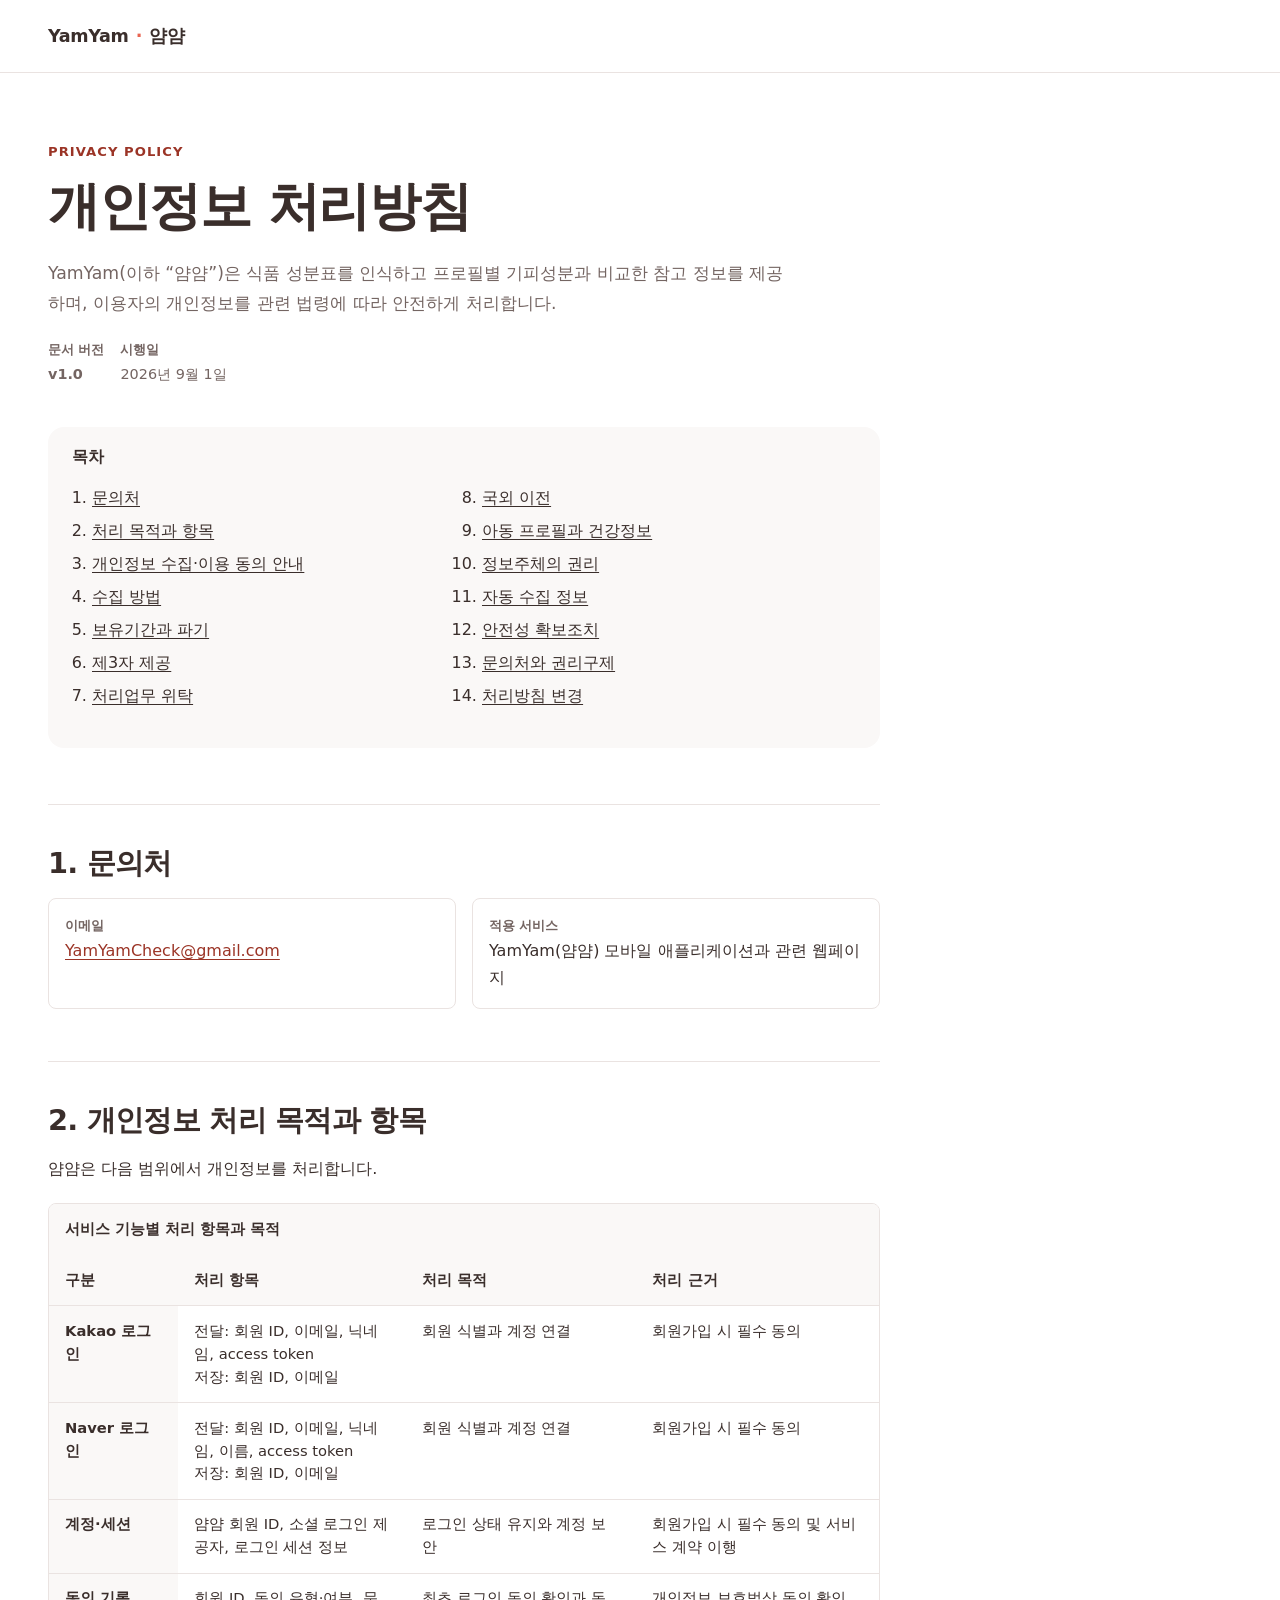
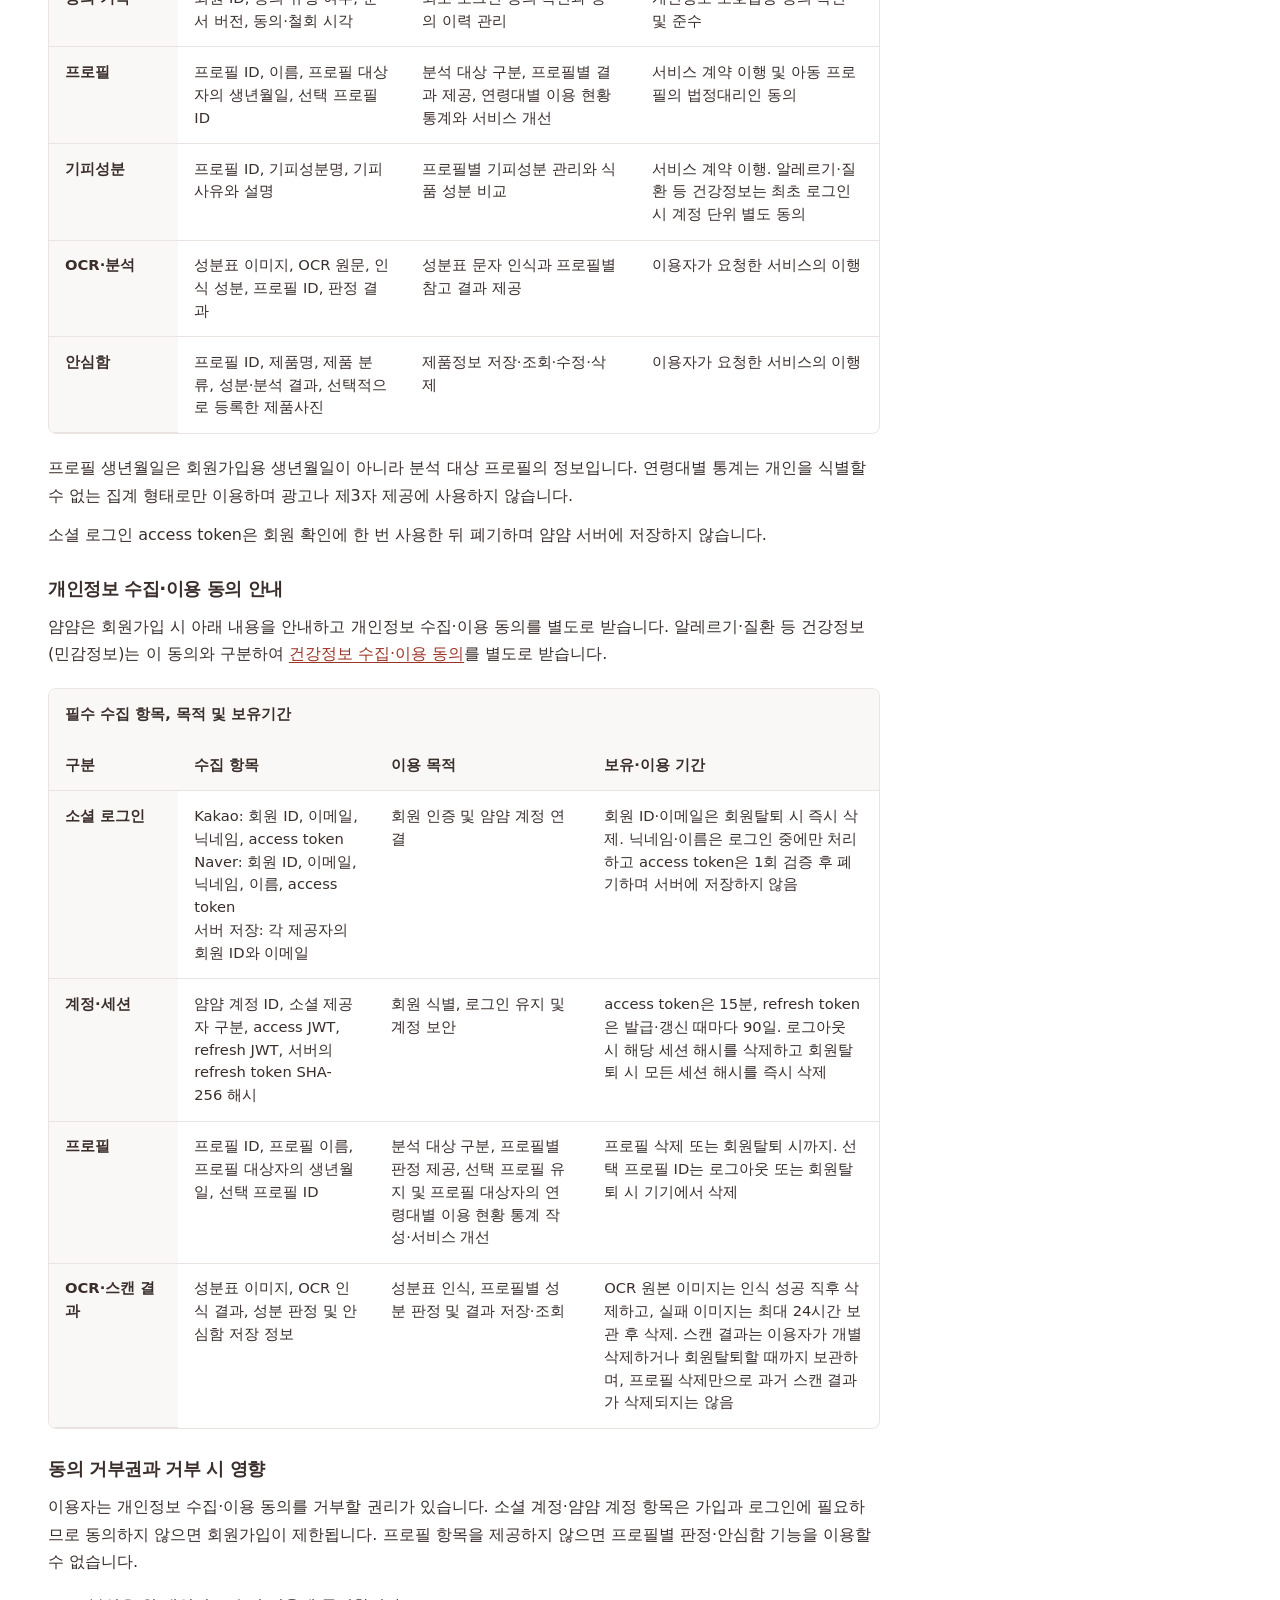
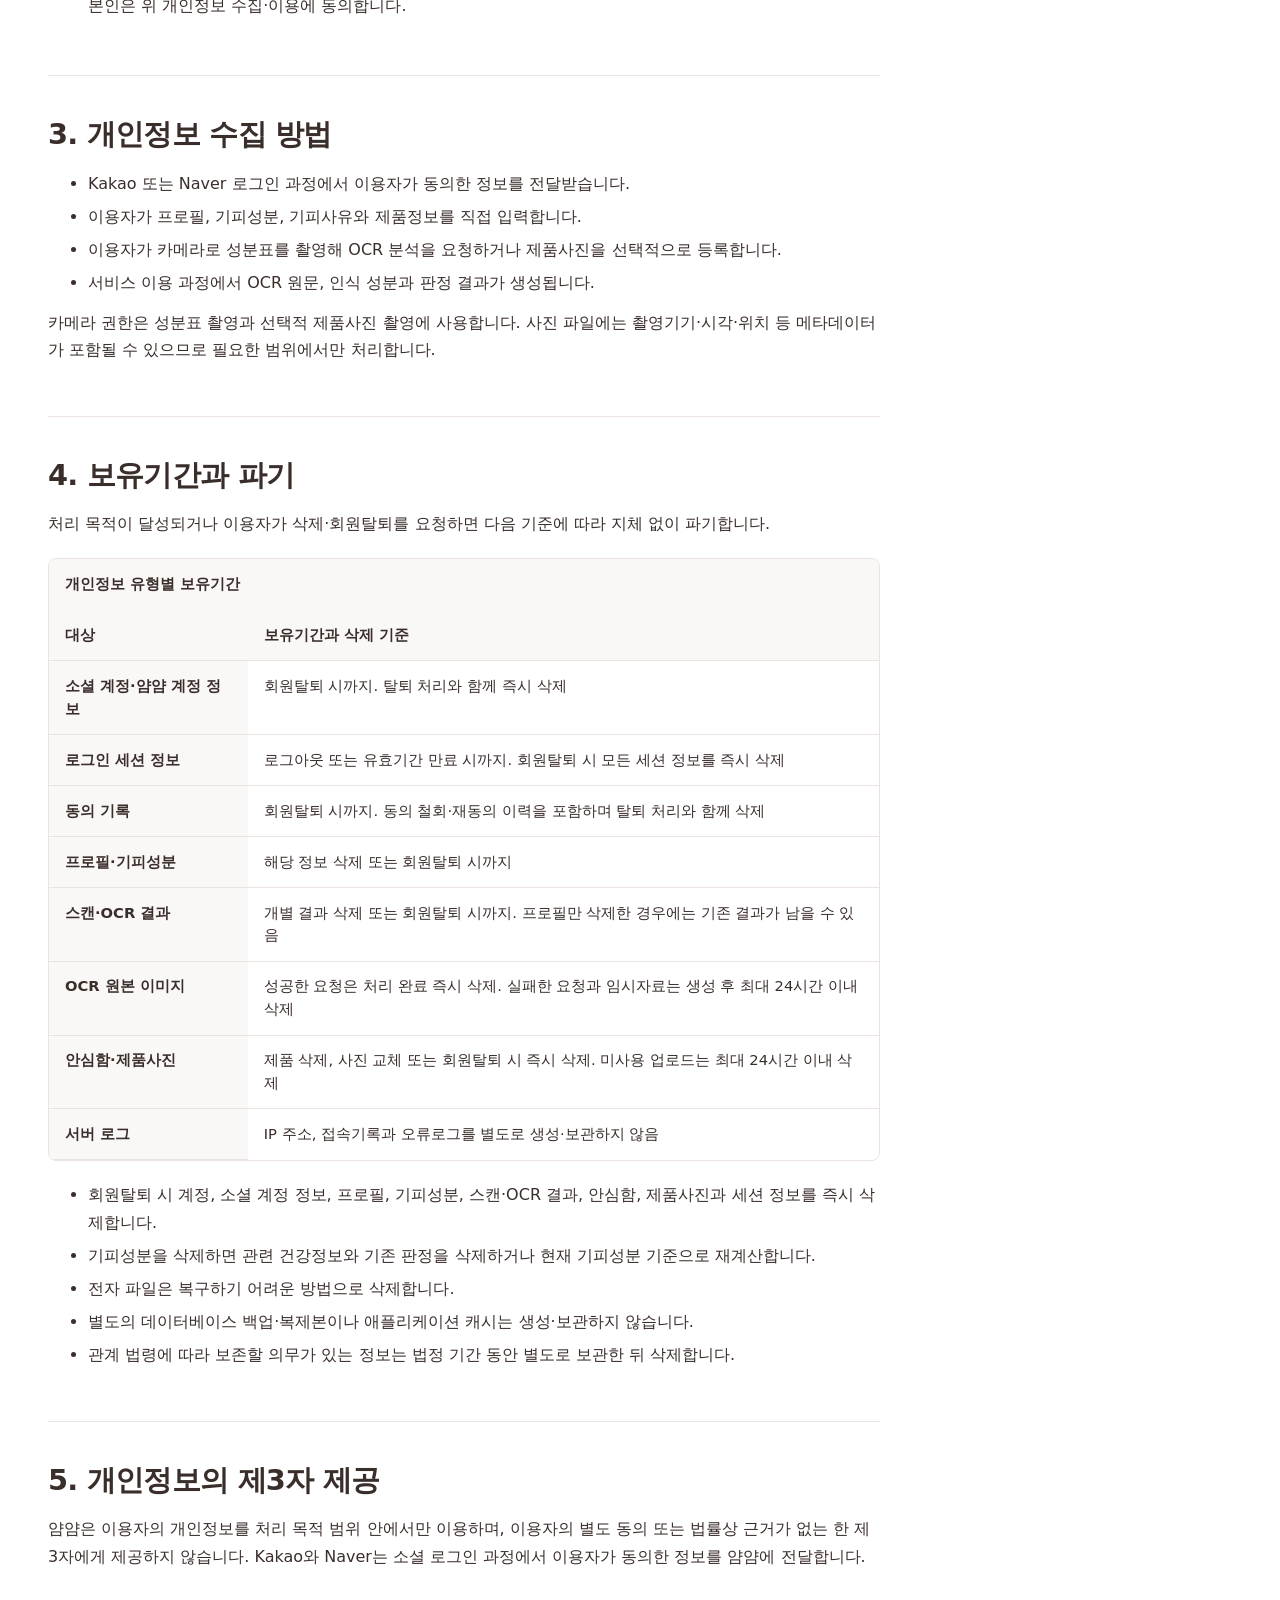
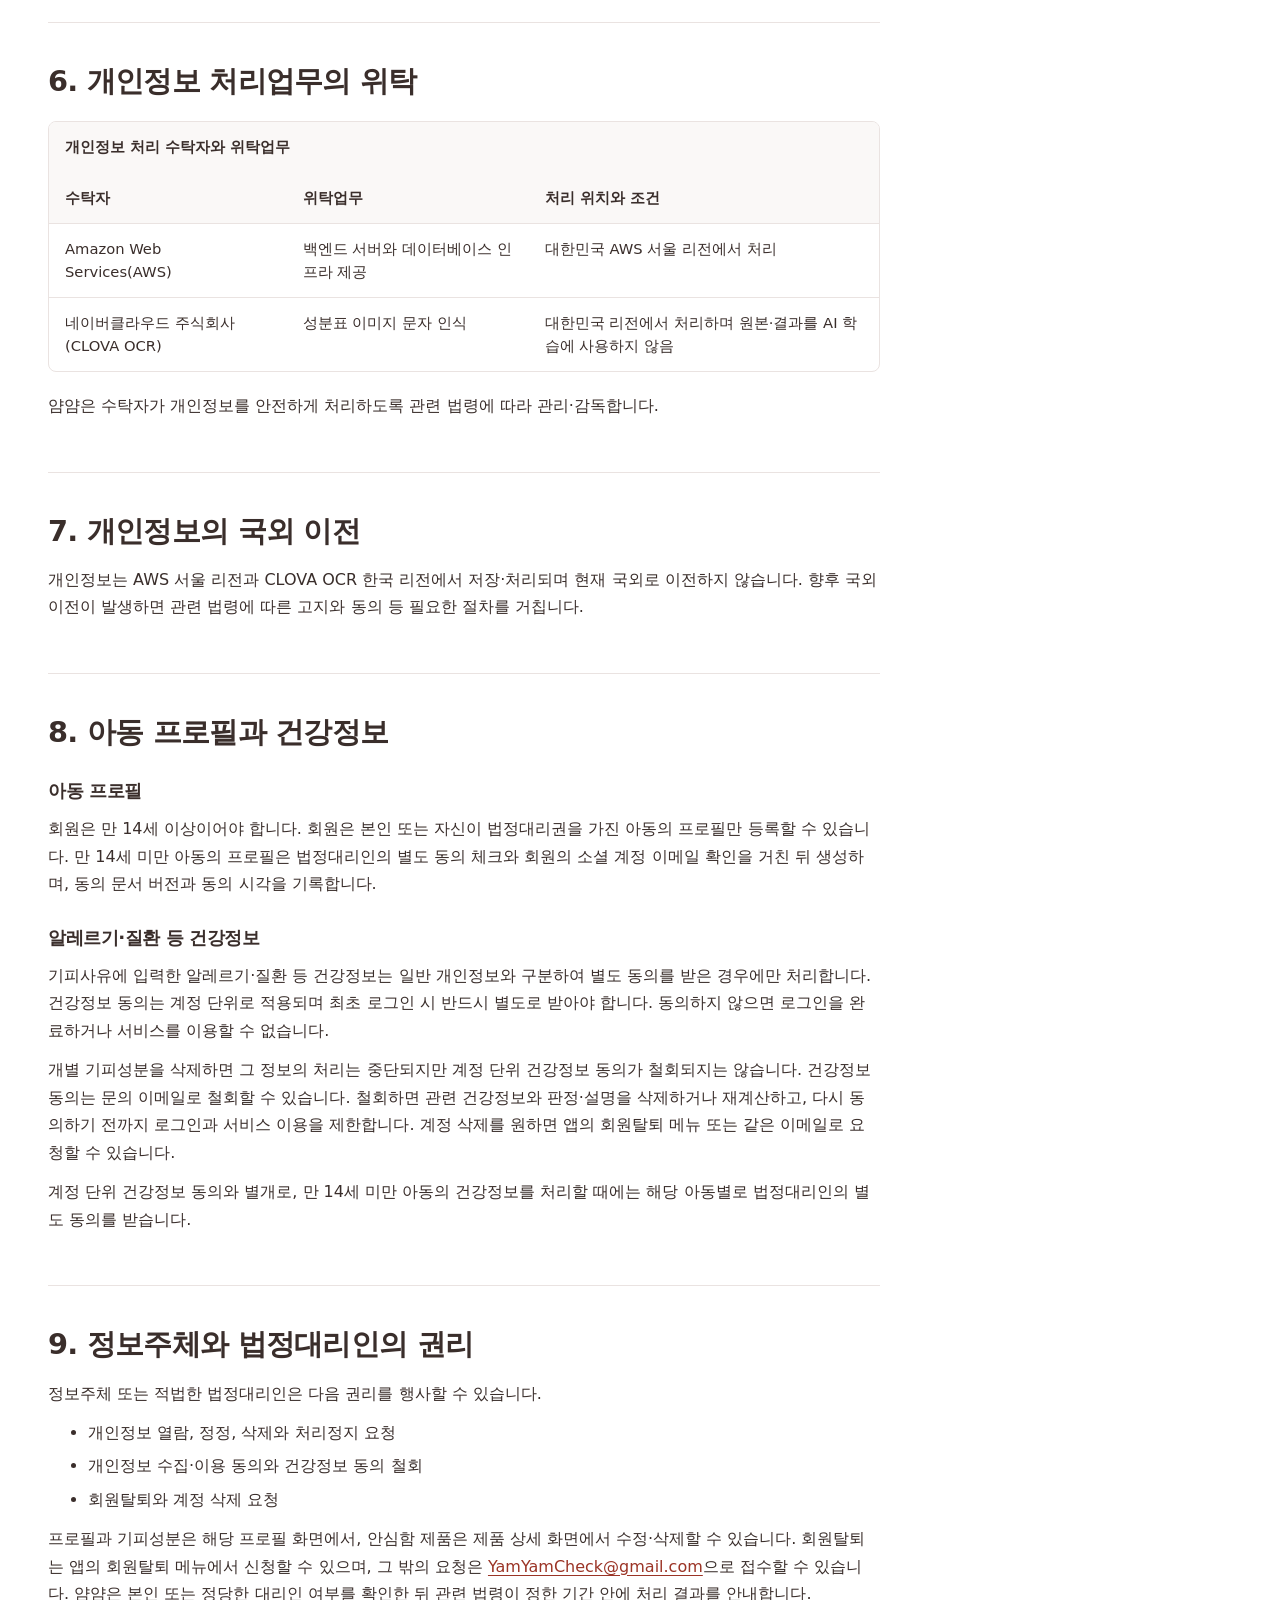
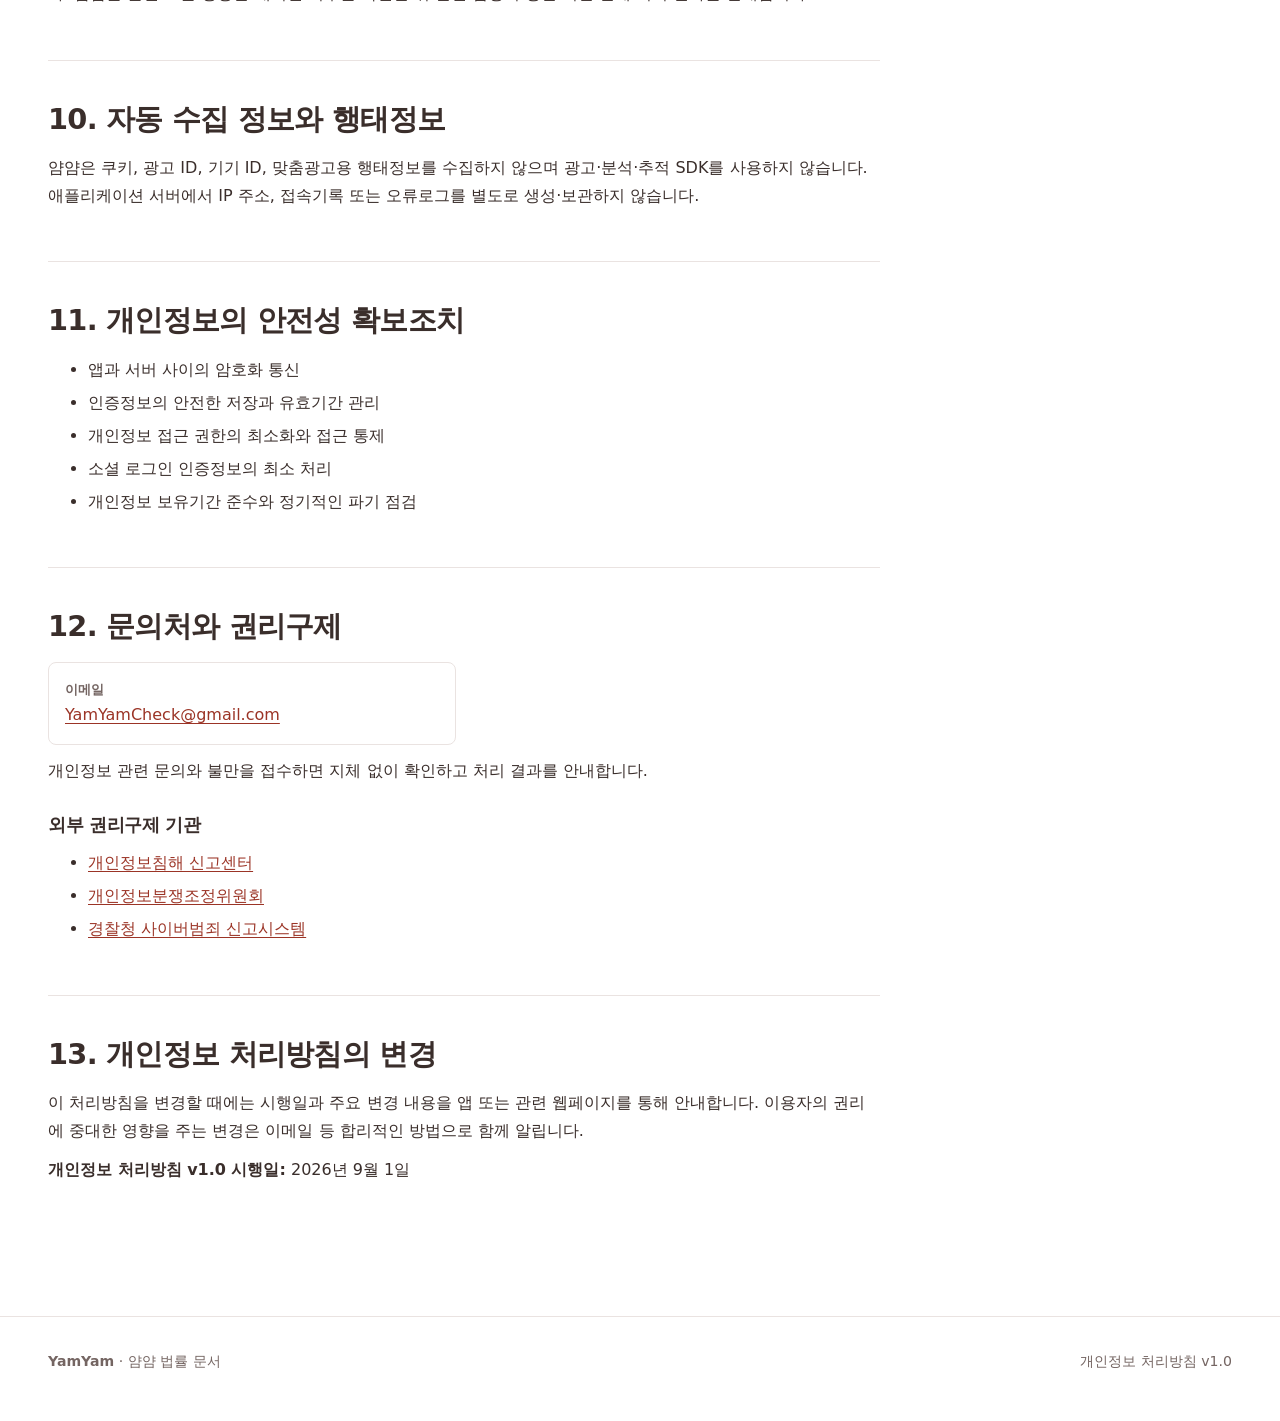
==== privacy-policy.html @ 3f55cff0 "docs: publish legal documents" ====
<!doctype html>
<html lang="ko">
  <head>
    <meta charset="utf-8">
    <meta name="viewport" content="width=device-width, initial-scale=1">
    <meta name="description" content="YamYam(얌얌) 개인정보 처리방침">
    <title>개인정보 처리방침 | YamYam(얌얌)</title>
    <link rel="stylesheet" href="./legal.css">
  </head>
  <body>
    <a class="skip-link" href="#main">본문으로 바로가기</a>

    <header class="site-header">
      <div class="container header-inner">
        <div class="brand" aria-label="YamYam 얌얌">
          <span class="brand-en">YamYam</span>
          <span class="brand-ko">얌얌</span>
        </div>
      </div>
    </header>

    <main id="main" class="container document">
      <header class="document-header">
        <p class="eyebrow">Privacy Policy</p>
        <h1>개인정보 처리방침</h1>
        <p class="lead">
          YamYam(이하 “얌얌”)은 식품 성분표를 인식하고 프로필별 기피성분과 비교한 참고 정보를 제공하며,
          이용자의 개인정보를 관련 법령에 따라 안전하게 처리합니다.
        </p>
        <dl class="document-meta">
          <div>
            <dt>문서 버전</dt>
            <dd><strong>v1.0</strong></dd>
          </div>
          <div>
            <dt>시행일</dt>
            <dd>2026년 9월 1일</dd>
          </div>
        </dl>
      </header>

      <nav class="toc" aria-labelledby="toc-title">
        <h2 id="toc-title">목차</h2>
        <ol>
          <li><a href="#controller">문의처</a></li>
          <li><a href="#purpose">처리 목적과 항목</a></li>
          <li><a href="#personal-consent">개인정보 수집·이용 동의 안내</a></li>
          <li><a href="#collection">수집 방법</a></li>
          <li><a href="#retention">보유기간과 파기</a></li>
          <li><a href="#third-parties">제3자 제공</a></li>
          <li><a href="#processors">처리업무 위탁</a></li>
          <li><a href="#overseas">국외 이전</a></li>
          <li><a href="#children">아동 프로필과 건강정보</a></li>
          <li><a href="#rights">정보주체의 권리</a></li>
          <li><a href="#automatic">자동 수집 정보</a></li>
          <li><a href="#security">안전성 확보조치</a></li>
          <li><a href="#contact">문의처와 권리구제</a></li>
          <li><a href="#changes">처리방침 변경</a></li>
        </ol>
      </nav>

      <section id="controller" class="legal-section">
        <h2>1. 문의처</h2>
        <dl class="key-value-list">
          <div>
            <dt>이메일</dt>
            <dd><a href="mailto:YamYamCheck@gmail.com">YamYamCheck@gmail.com</a></dd>
          </div>
          <div>
            <dt>적용 서비스</dt>
            <dd>YamYam(얌얌) 모바일 애플리케이션과 관련 웹페이지</dd>
          </div>
        </dl>
      </section>

      <section id="purpose" class="legal-section">
        <h2>2. 개인정보 처리 목적과 항목</h2>
        <p>얌얌은 다음 범위에서 개인정보를 처리합니다.</p>
        <div class="table-wrap" tabindex="0" role="region" aria-label="개인정보 처리 항목 표">
          <table>
            <caption>서비스 기능별 처리 항목과 목적</caption>
            <thead>
              <tr>
                <th scope="col">구분</th>
                <th scope="col">처리 항목</th>
                <th scope="col">처리 목적</th>
                <th scope="col">처리 근거</th>
              </tr>
            </thead>
            <tbody>
              <tr>
                <th scope="row">Kakao 로그인</th>
                <td>전달: 회원 ID, 이메일, 닉네임, access token<br>저장: 회원 ID, 이메일</td>
                <td>회원 식별과 계정 연결</td>
                <td>회원가입 시 필수 동의</td>
              </tr>
              <tr>
                <th scope="row">Naver 로그인</th>
                <td>전달: 회원 ID, 이메일, 닉네임, 이름, access token<br>저장: 회원 ID, 이메일</td>
                <td>회원 식별과 계정 연결</td>
                <td>회원가입 시 필수 동의</td>
              </tr>
              <tr>
                <th scope="row">계정·세션</th>
                <td>얌얌 회원 ID, 소셜 로그인 제공자, 로그인 세션 정보</td>
                <td>로그인 상태 유지와 계정 보안</td>
                <td>회원가입 시 필수 동의 및 서비스 계약 이행</td>
              </tr>
              <tr>
                <th scope="row">동의 기록</th>
                <td>회원 ID, 동의 유형·여부, 문서 버전, 동의·철회 시각</td>
                <td>최초 로그인 동의 확인과 동의 이력 관리</td>
                <td>개인정보 보호법상 동의 확인 및 준수</td>
              </tr>
              <tr>
                <th scope="row">프로필</th>
                <td>프로필 ID, 이름, 프로필 대상자의 생년월일, 선택 프로필 ID</td>
                <td>분석 대상 구분, 프로필별 결과 제공, 연령대별 이용 현황 통계와 서비스 개선</td>
                <td>서비스 계약 이행 및 아동 프로필의 법정대리인 동의</td>
              </tr>
              <tr>
                <th scope="row">기피성분</th>
                <td>프로필 ID, 기피성분명, 기피사유와 설명</td>
                <td>프로필별 기피성분 관리와 식품 성분 비교</td>
                <td>서비스 계약 이행. 알레르기·질환 등 건강정보는 최초 로그인 시 계정 단위 별도 동의</td>
              </tr>
              <tr>
                <th scope="row">OCR·분석</th>
                <td>성분표 이미지, OCR 원문, 인식 성분, 프로필 ID, 판정 결과</td>
                <td>성분표 문자 인식과 프로필별 참고 결과 제공</td>
                <td>이용자가 요청한 서비스의 이행</td>
              </tr>
              <tr>
                <th scope="row">안심함</th>
                <td>프로필 ID, 제품명, 제품 분류, 성분·분석 결과, 선택적으로 등록한 제품사진</td>
                <td>제품정보 저장·조회·수정·삭제</td>
                <td>이용자가 요청한 서비스의 이행</td>
              </tr>
            </tbody>
          </table>
        </div>
        <p>
          프로필 생년월일은 회원가입용 생년월일이 아니라 분석 대상 프로필의 정보입니다. 연령대별 통계는 개인을
          식별할 수 없는 집계 형태로만 이용하며 광고나 제3자 제공에 사용하지 않습니다.
        </p>
        <p>소셜 로그인 access token은 회원 확인에 한 번 사용한 뒤 폐기하며 얌얌 서버에 저장하지 않습니다.</p>

        <h3 id="personal-consent">개인정보 수집·이용 동의 안내</h3>
        <p>
          얌얌은 회원가입 시 아래 내용을 안내하고 개인정보 수집·이용 동의를 별도로 받습니다. 알레르기·질환 등
          건강정보(민감정보)는 이 동의와 구분하여 <a href="./health-info-consent.html">건강정보 수집·이용 동의</a>를
          별도로 받습니다.
        </p>
        <div class="table-wrap" tabindex="0" role="region" aria-label="회원가입 개인정보 수집·이용 동의 표">
          <table>
            <caption>필수 수집 항목, 목적 및 보유기간</caption>
            <thead>
              <tr>
                <th scope="col">구분</th>
                <th scope="col">수집 항목</th>
                <th scope="col">이용 목적</th>
                <th scope="col">보유·이용 기간</th>
              </tr>
            </thead>
            <tbody>
              <tr>
                <th scope="row">소셜 로그인</th>
                <td>Kakao: 회원 ID, 이메일, 닉네임, access token<br>Naver: 회원 ID, 이메일, 닉네임, 이름, access token<br>서버 저장: 각 제공자의 회원 ID와 이메일</td>
                <td>회원 인증 및 얌얌 계정 연결</td>
                <td>회원 ID·이메일은 회원탈퇴 시 즉시 삭제. 닉네임·이름은 로그인 중에만 처리하고 access token은 1회 검증 후 폐기하며 서버에 저장하지 않음</td>
              </tr>
              <tr>
                <th scope="row">계정·세션</th>
                <td>얌얌 계정 ID, 소셜 제공자 구분, access JWT, refresh JWT, 서버의 refresh token SHA-256 해시</td>
                <td>회원 식별, 로그인 유지 및 계정 보안</td>
                <td>access token은 15분, refresh token은 발급·갱신 때마다 90일. 로그아웃 시 해당 세션 해시를 삭제하고 회원탈퇴 시 모든 세션 해시를 즉시 삭제</td>
              </tr>
              <tr>
                <th scope="row">프로필</th>
                <td>프로필 ID, 프로필 이름, 프로필 대상자의 생년월일, 선택 프로필 ID</td>
                <td>분석 대상 구분, 프로필별 판정 제공, 선택 프로필 유지 및 프로필 대상자의 연령대별 이용 현황 통계 작성·서비스 개선</td>
                <td>프로필 삭제 또는 회원탈퇴 시까지. 선택 프로필 ID는 로그아웃 또는 회원탈퇴 시 기기에서 삭제</td>
              </tr>
              <tr>
                <th scope="row">OCR·스캔 결과</th>
                <td>성분표 이미지, OCR 인식 결과, 성분 판정 및 안심함 저장 정보</td>
                <td>성분표 인식, 프로필별 성분 판정 및 결과 저장·조회</td>
                <td>OCR 원본 이미지는 인식 성공 직후 삭제하고, 실패 이미지는 최대 24시간 보관 후 삭제. 스캔 결과는 이용자가 개별 삭제하거나 회원탈퇴할 때까지 보관하며, 프로필 삭제만으로 과거 스캔 결과가 삭제되지는 않음</td>
              </tr>
            </tbody>
          </table>
        </div>
        <h3>동의 거부권과 거부 시 영향</h3>
        <p>
          이용자는 개인정보 수집·이용 동의를 거부할 권리가 있습니다. 소셜 계정·얌얌 계정 항목은 가입과 로그인에
          필요하므로 동의하지 않으면 회원가입이 제한됩니다. 프로필 항목을 제공하지 않으면 프로필별 판정·안심함 기능을
          이용할 수 없습니다.
        </p>
        <blockquote>본인은 위 개인정보 수집·이용에 동의합니다.</blockquote>
      </section>

      <section id="collection" class="legal-section">
        <h2>3. 개인정보 수집 방법</h2>
        <ul>
          <li>Kakao 또는 Naver 로그인 과정에서 이용자가 동의한 정보를 전달받습니다.</li>
          <li>이용자가 프로필, 기피성분, 기피사유와 제품정보를 직접 입력합니다.</li>
          <li>이용자가 카메라로 성분표를 촬영해 OCR 분석을 요청하거나 제품사진을 선택적으로 등록합니다.</li>
          <li>서비스 이용 과정에서 OCR 원문, 인식 성분과 판정 결과가 생성됩니다.</li>
        </ul>
        <p>
          카메라 권한은 성분표 촬영과 선택적 제품사진 촬영에 사용합니다. 사진 파일에는 촬영기기·시각·위치 등
          메타데이터가 포함될 수 있으므로 필요한 범위에서만 처리합니다.
        </p>
      </section>

      <section id="retention" class="legal-section">
        <h2>4. 보유기간과 파기</h2>
        <p>처리 목적이 달성되거나 이용자가 삭제·회원탈퇴를 요청하면 다음 기준에 따라 지체 없이 파기합니다.</p>
        <div class="table-wrap" tabindex="0" role="region" aria-label="개인정보 보유기간 표">
          <table>
            <caption>개인정보 유형별 보유기간</caption>
            <thead>
              <tr>
                <th scope="col">대상</th>
                <th scope="col">보유기간과 삭제 기준</th>
              </tr>
            </thead>
            <tbody>
              <tr>
                <th scope="row">소셜 계정·얌얌 계정 정보</th>
                <td>회원탈퇴 시까지. 탈퇴 처리와 함께 즉시 삭제</td>
              </tr>
              <tr>
                <th scope="row">로그인 세션 정보</th>
                <td>로그아웃 또는 유효기간 만료 시까지. 회원탈퇴 시 모든 세션 정보를 즉시 삭제</td>
              </tr>
              <tr>
                <th scope="row">동의 기록</th>
                <td>회원탈퇴 시까지. 동의 철회·재동의 이력을 포함하며 탈퇴 처리와 함께 삭제</td>
              </tr>
              <tr>
                <th scope="row">프로필·기피성분</th>
                <td>해당 정보 삭제 또는 회원탈퇴 시까지</td>
              </tr>
              <tr>
                <th scope="row">스캔·OCR 결과</th>
                <td>개별 결과 삭제 또는 회원탈퇴 시까지. 프로필만 삭제한 경우에는 기존 결과가 남을 수 있음</td>
              </tr>
              <tr>
                <th scope="row">OCR 원본 이미지</th>
                <td>성공한 요청은 처리 완료 즉시 삭제. 실패한 요청과 임시자료는 생성 후 최대 24시간 이내 삭제</td>
              </tr>
              <tr>
                <th scope="row">안심함·제품사진</th>
                <td>제품 삭제, 사진 교체 또는 회원탈퇴 시 즉시 삭제. 미사용 업로드는 최대 24시간 이내 삭제</td>
              </tr>
              <tr>
                <th scope="row">서버 로그</th>
                <td>IP 주소, 접속기록과 오류로그를 별도로 생성·보관하지 않음</td>
              </tr>
            </tbody>
          </table>
        </div>
        <ul>
          <li>회원탈퇴 시 계정, 소셜 계정 정보, 프로필, 기피성분, 스캔·OCR 결과, 안심함, 제품사진과 세션 정보를 즉시 삭제합니다.</li>
          <li>기피성분을 삭제하면 관련 건강정보와 기존 판정을 삭제하거나 현재 기피성분 기준으로 재계산합니다.</li>
          <li>전자 파일은 복구하기 어려운 방법으로 삭제합니다.</li>
          <li>별도의 데이터베이스 백업·복제본이나 애플리케이션 캐시는 생성·보관하지 않습니다.</li>
          <li>관계 법령에 따라 보존할 의무가 있는 정보는 법정 기간 동안 별도로 보관한 뒤 삭제합니다.</li>
        </ul>
      </section>

      <section id="third-parties" class="legal-section">
        <h2>5. 개인정보의 제3자 제공</h2>
        <p>
          얌얌은 이용자의 개인정보를 처리 목적 범위 안에서만 이용하며, 이용자의 별도 동의 또는 법률상 근거가 없는 한
          제3자에게 제공하지 않습니다. Kakao와 Naver는 소셜 로그인 과정에서 이용자가 동의한 정보를 얌얌에 전달합니다.
        </p>
      </section>

      <section id="processors" class="legal-section">
        <h2>6. 개인정보 처리업무의 위탁</h2>
        <div class="table-wrap" tabindex="0" role="region" aria-label="개인정보 처리 수탁자 표">
          <table>
            <caption>개인정보 처리 수탁자와 위탁업무</caption>
            <thead>
              <tr>
                <th scope="col">수탁자</th>
                <th scope="col">위탁업무</th>
                <th scope="col">처리 위치와 조건</th>
              </tr>
            </thead>
            <tbody>
              <tr>
                <td>Amazon Web Services(AWS)</td>
                <td>백엔드 서버와 데이터베이스 인프라 제공</td>
                <td>대한민국 AWS 서울 리전에서 처리</td>
              </tr>
              <tr>
                <td>네이버클라우드 주식회사(CLOVA OCR)</td>
                <td>성분표 이미지 문자 인식</td>
                <td>대한민국 리전에서 처리하며 원본·결과를 AI 학습에 사용하지 않음</td>
              </tr>
            </tbody>
          </table>
        </div>
        <p>얌얌은 수탁자가 개인정보를 안전하게 처리하도록 관련 법령에 따라 관리·감독합니다.</p>
      </section>

      <section id="overseas" class="legal-section">
        <h2>7. 개인정보의 국외 이전</h2>
        <p>
          개인정보는 AWS 서울 리전과 CLOVA OCR 한국 리전에서 저장·처리되며 현재 국외로 이전하지 않습니다.
          향후 국외 이전이 발생하면 관련 법령에 따른 고지와 동의 등 필요한 절차를 거칩니다.
        </p>
      </section>

      <section id="children" class="legal-section">
        <h2>8. 아동 프로필과 건강정보</h2>
        <h3>아동 프로필</h3>
        <p>
          회원은 만 14세 이상이어야 합니다. 회원은 본인 또는 자신이 법정대리권을 가진 아동의 프로필만 등록할 수
          있습니다. 만 14세 미만 아동의 프로필은 법정대리인의 별도 동의 체크와 회원의 소셜 계정 이메일 확인을 거친
          뒤 생성하며, 동의 문서 버전과 동의 시각을 기록합니다.
        </p>
        <h3>알레르기·질환 등 건강정보</h3>
        <p>
          기피사유에 입력한 알레르기·질환 등 건강정보는 일반 개인정보와 구분하여 별도 동의를 받은 경우에만 처리합니다.
          건강정보 동의는 계정 단위로 적용되며 최초 로그인 시 반드시 별도로 받아야 합니다. 동의하지 않으면 로그인을
          완료하거나 서비스를 이용할 수 없습니다.
        </p>
        <p>
          개별 기피성분을 삭제하면 그 정보의 처리는 중단되지만 계정 단위 건강정보 동의가 철회되지는 않습니다. 건강정보
          동의는 문의 이메일로 철회할 수 있습니다. 철회하면 관련 건강정보와 판정·설명을 삭제하거나
          재계산하고, 다시 동의하기 전까지 로그인과 서비스 이용을 제한합니다. 계정 삭제를 원하면 앱의 회원탈퇴 메뉴
          또는 같은 이메일로 요청할 수 있습니다.
        </p>
        <p>
          계정 단위 건강정보 동의와 별개로, 만 14세 미만 아동의 건강정보를 처리할 때에는 해당 아동별로 법정대리인의
          별도 동의를 받습니다.
        </p>
      </section>

      <section id="rights" class="legal-section">
        <h2>9. 정보주체와 법정대리인의 권리</h2>
        <p>정보주체 또는 적법한 법정대리인은 다음 권리를 행사할 수 있습니다.</p>
        <ul>
          <li>개인정보 열람, 정정, 삭제와 처리정지 요청</li>
          <li>개인정보 수집·이용 동의와 건강정보 동의 철회</li>
          <li>회원탈퇴와 계정 삭제 요청</li>
        </ul>
        <p>
          프로필과 기피성분은 해당 프로필 화면에서, 안심함 제품은 제품 상세 화면에서 수정·삭제할 수 있습니다.
          회원탈퇴는 앱의 회원탈퇴 메뉴에서 신청할 수 있으며, 그 밖의 요청은
          <a href="mailto:YamYamCheck@gmail.com">YamYamCheck@gmail.com</a>으로 접수할 수 있습니다.
          얌얌은 본인 또는 정당한 대리인 여부를 확인한 뒤 관련 법령이 정한 기간 안에 처리 결과를 안내합니다.
        </p>
      </section>

      <section id="automatic" class="legal-section">
        <h2>10. 자동 수집 정보와 행태정보</h2>
        <p>
          얌얌은 쿠키, 광고 ID, 기기 ID, 맞춤광고용 행태정보를 수집하지 않으며 광고·분석·추적 SDK를 사용하지 않습니다.
          애플리케이션 서버에서 IP 주소, 접속기록 또는 오류로그를 별도로 생성·보관하지 않습니다.
        </p>
      </section>

      <section id="security" class="legal-section">
        <h2>11. 개인정보의 안전성 확보조치</h2>
        <ul>
          <li>앱과 서버 사이의 암호화 통신</li>
          <li>인증정보의 안전한 저장과 유효기간 관리</li>
          <li>개인정보 접근 권한의 최소화와 접근 통제</li>
          <li>소셜 로그인 인증정보의 최소 처리</li>
          <li>개인정보 보유기간 준수와 정기적인 파기 점검</li>
        </ul>
      </section>

      <section id="contact" class="legal-section">
        <h2>12. 문의처와 권리구제</h2>
        <dl class="key-value-list">
          <div>
            <dt>이메일</dt>
            <dd><a href="mailto:YamYamCheck@gmail.com">YamYamCheck@gmail.com</a></dd>
          </div>
        </dl>
        <p>개인정보 관련 문의와 불만을 접수하면 지체 없이 확인하고 처리 결과를 안내합니다.</p>
        <h3>외부 권리구제 기관</h3>
        <ul>
          <li><a href="https://privacy.kisa.or.kr/">개인정보침해 신고센터</a></li>
          <li><a href="https://www.kopico.go.kr/">개인정보분쟁조정위원회</a></li>
          <li><a href="https://ecrm.police.go.kr/">경찰청 사이버범죄 신고시스템</a></li>
        </ul>
      </section>

      <section id="changes" class="legal-section">
        <h2>13. 개인정보 처리방침의 변경</h2>
        <p>
          이 처리방침을 변경할 때에는 시행일과 주요 변경 내용을 앱 또는 관련 웹페이지를 통해 안내합니다.
          이용자의 권리에 중대한 영향을 주는 변경은 이메일 등 합리적인 방법으로 함께 알립니다.
        </p>
        <p><strong>개인정보 처리방침 v1.0 시행일:</strong> 2026년 9월 1일</p>
      </section>
    </main>

    <footer class="site-footer">
      <div class="container footer-inner">
        <p><strong>YamYam</strong> · 얌얌 법률 문서</p>
        <p class="footer-note">개인정보 처리방침 v1.0</p>
      </div>
    </footer>
  </body>
</html>
---- legal.css ----
:root {
  color-scheme: light;
  --primary: #e86451;
  --primary-strong: #9b3426;
  --primary-soft: #fff1ef;
  --text: #3a2e2b;
  --muted: #746562;
  --surface: #faf8f7;
  --border: #eae3e1;
  --warning: #8a4b00;
  --warning-soft: #fff5df;
  --danger: #9e2f35;
  --danger-soft: #fff0f1;
  --success: #236846;
  --success-soft: #e8f6ef;
  --content-width: 74rem;
  --reading-width: 52rem;
  --radius-sm: 0.5rem;
  --radius-md: 1rem;
}

*,
*::before,
*::after {
  box-sizing: border-box;
}

body {
  margin: 0;
  background: #fff;
  color: var(--text);
  font-family: Pretendard, "Apple SD Gothic Neo", "Noto Sans KR", "Malgun Gothic", system-ui, sans-serif;
  font-size: 1rem;
  line-height: 1.72;
  overflow-wrap: anywhere;
}

a {
  color: var(--primary-strong);
  text-underline-offset: 0.2em;
}

a:focus-visible,
[tabindex]:focus-visible {
  outline: 3px solid #005fcc;
  outline-offset: 3px;
}

.skip-link {
  position: fixed;
  top: 0.75rem;
  left: 0.75rem;
  z-index: 100;
  padding: 0.75rem 1rem;
  border-radius: var(--radius-sm);
  background: var(--text);
  color: #fff;
  transform: translateY(-180%);
}

.skip-link:focus {
  transform: translateY(0);
}

.shell,
.container,
.page-shell,
.header-inner {
  width: min(calc(100% - 2rem), var(--content-width));
  margin-inline: auto;
}

.site-header {
  border-bottom: 1px solid var(--border);
  background: rgb(255 255 255 / 96%);
}

.site-header .shell,
.header-inner {
  display: flex;
  min-height: 4.5rem;
  align-items: center;
  justify-content: space-between;
  gap: 1.25rem;
}

.brand {
  display: inline-flex;
  min-height: 2.75rem;
  align-items: center;
  gap: 0.45rem;
  color: var(--text);
  font-size: 1.1rem;
  font-weight: 800;
  letter-spacing: -0.02em;
  text-decoration: none;
  white-space: nowrap;
}

.brand-ko::before {
  margin-right: 0.45rem;
  color: var(--primary);
  content: "·";
}

.site-nav,
.site-nav ul,
.document-nav,
.primary-nav,
.footer-nav {
  display: flex;
  align-items: center;
  gap: 0.25rem;
}

.site-nav ul,
.document-nav,
.footer-nav {
  margin: 0;
  padding: 0;
  list-style: none;
}

.site-nav a,
.document-nav a,
.primary-nav a,
.footer-nav a {
  display: inline-flex;
  min-height: 2.75rem;
  align-items: center;
  padding: 0.5rem 0.8rem;
  border-radius: 999px;
  color: var(--muted);
  font-size: 0.9rem;
  font-weight: 650;
  text-decoration: none;
}

.site-nav a:hover,
.site-nav a[aria-current="page"],
.document-nav a:hover,
.document-nav a[aria-current="page"],
.primary-nav a:hover,
.primary-nav a[aria-current="page"],
.footer-nav a:hover,
.footer-nav a[aria-current="page"] {
  background: var(--primary-soft);
  color: var(--primary-strong);
}

.legal-document,
.document {
  width: min(calc(100% - 2rem), var(--content-width));
  margin-inline: auto;
  padding-block: 4.25rem 5rem;
}

.document-heading,
.document-header {
  max-width: var(--reading-width);
  margin-bottom: 2.5rem;
}

.eyebrow {
  margin: 0 0 0.6rem;
  color: var(--primary-strong);
  font-size: 0.82rem;
  font-weight: 800;
  letter-spacing: 0.08em;
  text-transform: uppercase;
}

h1,
h2,
h3 {
  color: var(--text);
  line-height: 1.3;
  letter-spacing: -0.025em;
  text-wrap: balance;
}

h1 {
  margin: 0;
  font-size: clamp(2rem, 6vw, 3.25rem);
}

h2 {
  margin: 0 0 1rem;
  font-size: clamp(1.4rem, 3vw, 1.8rem);
}

h3 {
  margin: 1.75rem 0 0.75rem;
  font-size: 1.15rem;
}

p,
ul,
ol,
dl {
  margin-block: 0.75rem;
}

li + li {
  margin-top: 0.35rem;
}

.lead,
.lede {
  max-width: 46rem;
  margin-top: 1.15rem;
  color: var(--muted);
  font-size: 1.08rem;
}

.document-meta {
  display: flex;
  flex-wrap: wrap;
  gap: 0.4rem 1rem;
  margin-top: 1.25rem;
  color: var(--muted);
  font-size: 0.9rem;
}

.document-meta div,
.operator-info div {
  display: grid;
  gap: 0.1rem;
}

.document-meta dt,
.operator-info dt,
.key-value-list dt {
  color: var(--muted);
  font-size: 0.8rem;
  font-weight: 750;
}

.document-meta dd,
.operator-info dd,
.key-value-list dd {
  margin: 0;
}

.notice {
  max-width: var(--reading-width);
  margin-block: 1.75rem;
  padding: 1rem 1.15rem;
  border: 1px solid #efca85;
  border-left: 0.35rem solid #c97900;
  border-radius: var(--radius-sm);
  background: var(--warning-soft);
  color: #5d3900;
}

.notice > :first-child {
  margin-top: 0;
}

.notice > :last-child {
  margin-bottom: 0;
}

.summary-grid {
  display: grid;
  grid-template-columns: repeat(3, minmax(0, 1fr));
  gap: 1rem;
  margin-block: 2rem 3rem;
}

.summary-card {
  padding: 1.25rem;
  border: 1px solid var(--border);
  border-radius: var(--radius-md);
  background: #fff;
  box-shadow: 0 12px 32px rgb(58 46 43 / 8%);
}

.summary-card h2,
.summary-card h3 {
  margin-top: 0;
  font-size: 1rem;
}

.toc,
.table-of-contents {
  max-width: var(--reading-width);
  margin-block: 2.5rem 3.5rem;
  padding: 1.25rem 1.5rem;
  border-radius: var(--radius-md);
  background: var(--surface);
}

.toc h2,
.table-of-contents h2 {
  font-size: 1rem;
}

.toc ol,
.table-of-contents ol {
  columns: 2 18rem;
  padding-left: 1.25rem;
}

.toc li,
.table-of-contents li {
  break-inside: avoid;
  margin-bottom: 0.35rem;
}

.toc a,
.table-of-contents a {
  color: var(--text);
}

.legal-section,
.legal-article,
.legal-document > section,
main > section {
  max-width: var(--reading-width);
  padding-block: 2.5rem;
  border-top: 1px solid var(--border);
  scroll-margin-top: 1rem;
}

.table-wrap,
.table-scroll {
  width: 100%;
  margin-block: 1.25rem;
  overflow-x: auto;
  border: 1px solid var(--border);
  border-radius: var(--radius-sm);
  -webkit-overflow-scrolling: touch;
}

table {
  width: 100%;
  border-collapse: collapse;
  font-size: 0.92rem;
  line-height: 1.55;
}

caption {
  padding: 0.9rem 1rem;
  background: var(--surface);
  font-weight: 750;
  text-align: left;
}

th,
td {
  min-width: 8rem;
  padding: 0.85rem 1rem;
  border-bottom: 1px solid var(--border);
  text-align: left;
  vertical-align: top;
}

th {
  background: var(--surface);
  font-weight: 750;
}

tr:last-child td {
  border-bottom: 0;
}

.status {
  display: inline-flex;
  align-items: center;
  min-height: 1.75rem;
  padding: 0.15rem 0.55rem;
  border-radius: 999px;
  font-size: 0.76rem;
  font-weight: 800;
  white-space: nowrap;
}

.status-added,
.status-new {
  background: var(--success-soft);
  color: var(--success);
}

.status-changed {
  background: #eef3ff;
  color: #3659a6;
}

.status-deleted,
.status-removed {
  background: var(--danger-soft);
  color: var(--danger);
}

.status-pending {
  background: var(--warning-soft);
  color: var(--warning);
}

.checklist {
  padding-left: 0;
  list-style: none;
}

.checklist li {
  position: relative;
  padding-left: 1.8rem;
}

.checklist li::before {
  position: absolute;
  top: 0.1rem;
  left: 0;
  color: var(--primary-strong);
  content: "□";
  font-weight: 800;
}

.tag-list {
  display: flex;
  flex-wrap: wrap;
  gap: 0.65rem;
  padding: 0;
  list-style: none;
}

.tag-list li {
  display: flex;
  align-items: center;
  gap: 0.45rem;
  margin: 0;
}

.operator-info,
.key-value-list {
  display: grid;
  grid-template-columns: repeat(2, minmax(0, 1fr));
  gap: 1rem;
}

.operator-info div,
.key-value-list div {
  padding: 1rem;
  border: 1px solid var(--border);
  border-radius: var(--radius-sm);
}

.reference-note {
  max-width: var(--reading-width);
  margin-block: 2rem 4rem;
  padding: 1.25rem;
  border-radius: var(--radius-md);
  background: var(--surface);
}

.reference-note h2 {
  font-size: 1rem;
}

code {
  padding: 0.1rem 0.35rem;
  border-radius: 0.25rem;
  background: #f3efed;
  color: #5e4039;
  font-family: ui-monospace, SFMono-Regular, Menlo, Monaco, Consolas, monospace;
  font-size: 0.88em;
}

.site-footer {
  padding-block: 2rem 3rem;
  border-top: 1px solid var(--border);
  color: var(--muted);
  font-size: 0.88rem;
}

.site-footer .shell,
.site-footer .page-shell,
.footer-inner {
  display: flex;
  flex-wrap: wrap;
  justify-content: space-between;
  gap: 0.75rem 1.5rem;
}

.site-footer p {
  margin: 0;
}

.site-footer > p {
  width: min(calc(100% - 2rem), var(--content-width));
  margin-inline: auto;
}

@media (max-width: 52rem) {
  .site-header .shell,
  .header-inner {
    align-items: flex-start;
    flex-direction: column;
    padding-block: 0.75rem;
  }

  .site-nav,
  .header-inner > nav,
  .document-nav,
  .primary-nav {
    width: 100%;
    min-width: 0;
    overflow-x: auto;
  }

  .site-nav ul {
    min-width: max-content;
  }

  .document-nav > li,
  .site-nav > a,
  .primary-nav > a {
    flex: 0 0 auto;
  }

  .summary-grid {
    grid-template-columns: 1fr;
  }

  .legal-document,
  .document {
    padding-block: 2.75rem 4rem;
  }
}

@media (max-width: 36rem) {
  .shell,
  .page-shell,
  .header-inner {
    width: min(calc(100% - 1.25rem), var(--content-width));
  }

  .toc ol,
  .table-of-contents ol {
    columns: 1;
  }

  .operator-info,
  .key-value-list {
    grid-template-columns: 1fr;
  }

  th,
  td {
    min-width: 11rem;
    padding: 0.75rem;
  }
}

@media print {
  @page {
    size: A4;
    margin: 16mm;
  }

  body {
    color: #000;
    font-size: 10pt;
  }

  .site-header,
  .site-footer,
  .skip-link,
  .toc,
  .table-of-contents {
    display: none;
  }

  .shell,
  .page-shell,
  .legal-document,
  .document,
  .legal-section,
  .legal-article,
  .legal-document > section,
  main > section,
  .document-heading,
  .document-header {
    width: 100%;
    max-width: none;
  }

  .legal-document,
  .document {
    padding: 0;
  }

  .summary-card,
  .notice,
  .table-wrap,
  .table-scroll {
    box-shadow: none;
    break-inside: avoid;
  }

  a {
    color: inherit;
    text-decoration: none;
  }

  h2,
  h3 {
    break-after: avoid;
  }

  table {
    font-size: 8.5pt;
  }
}
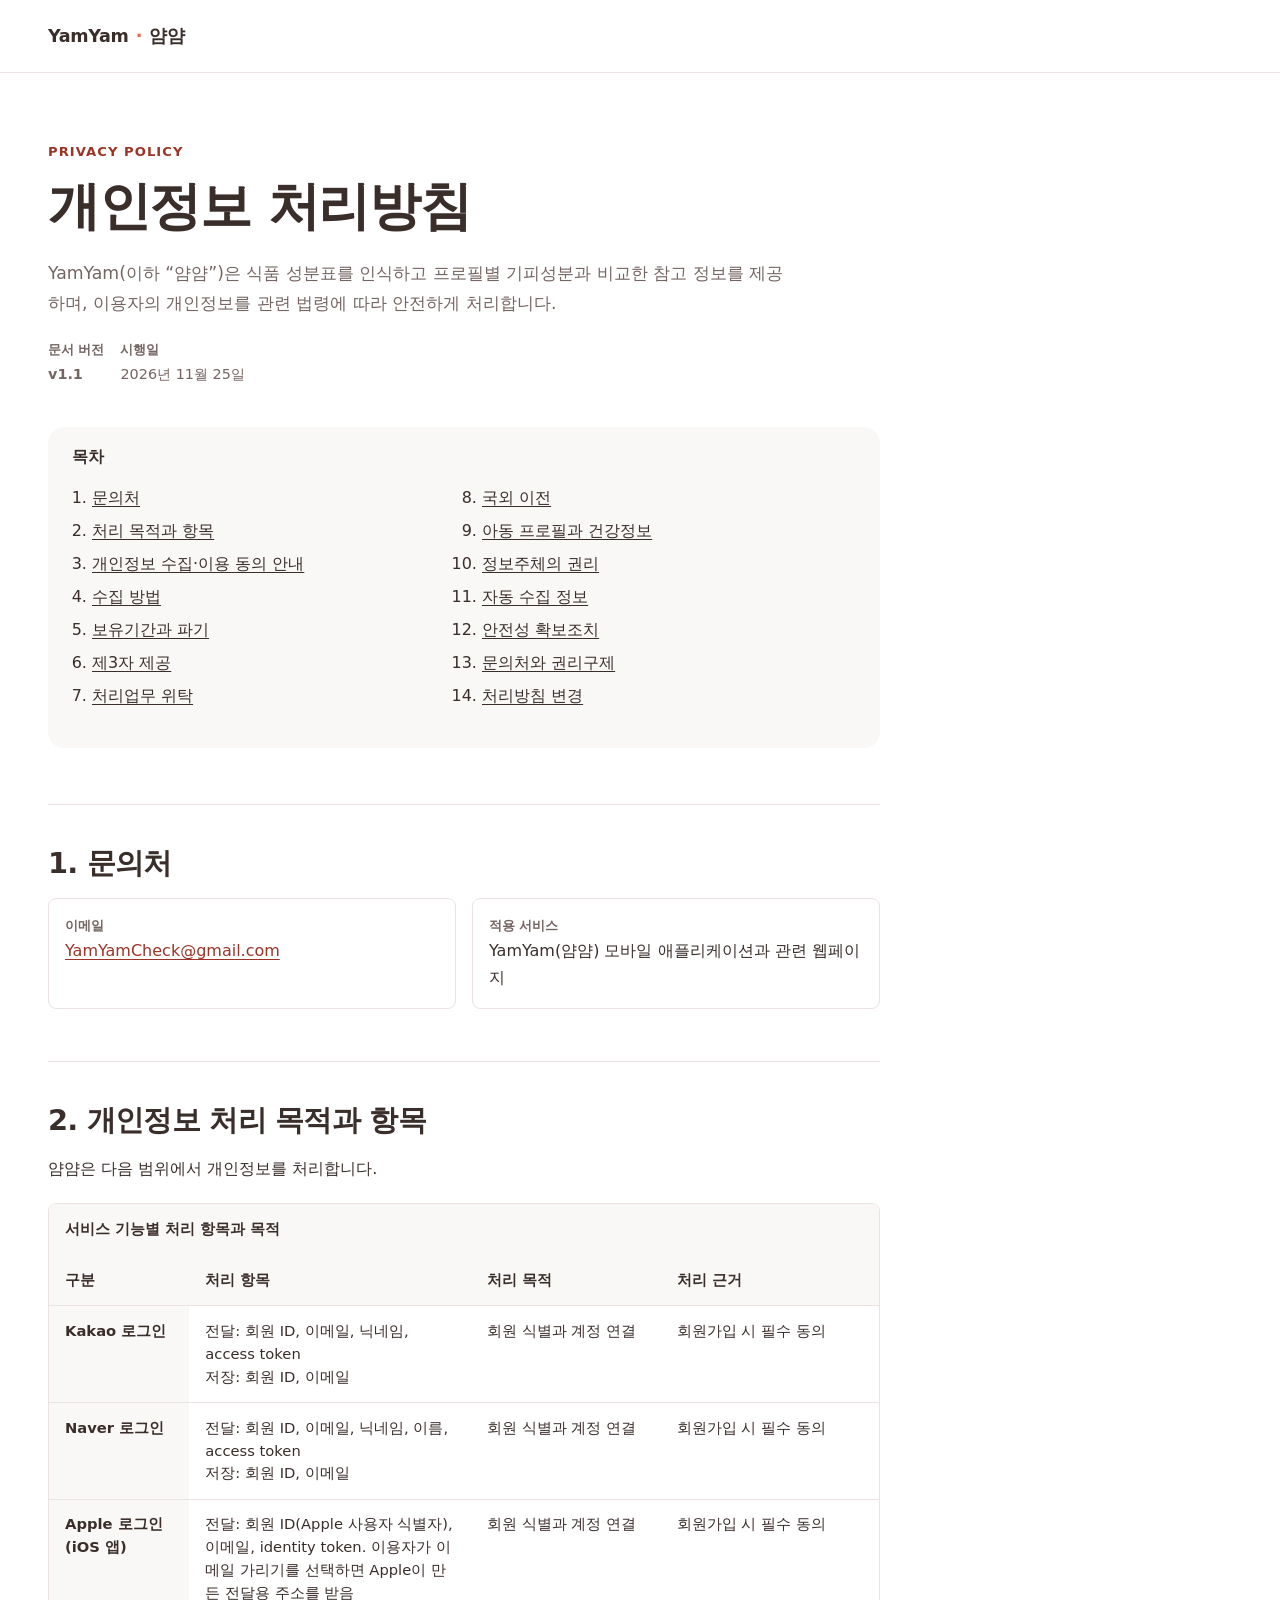
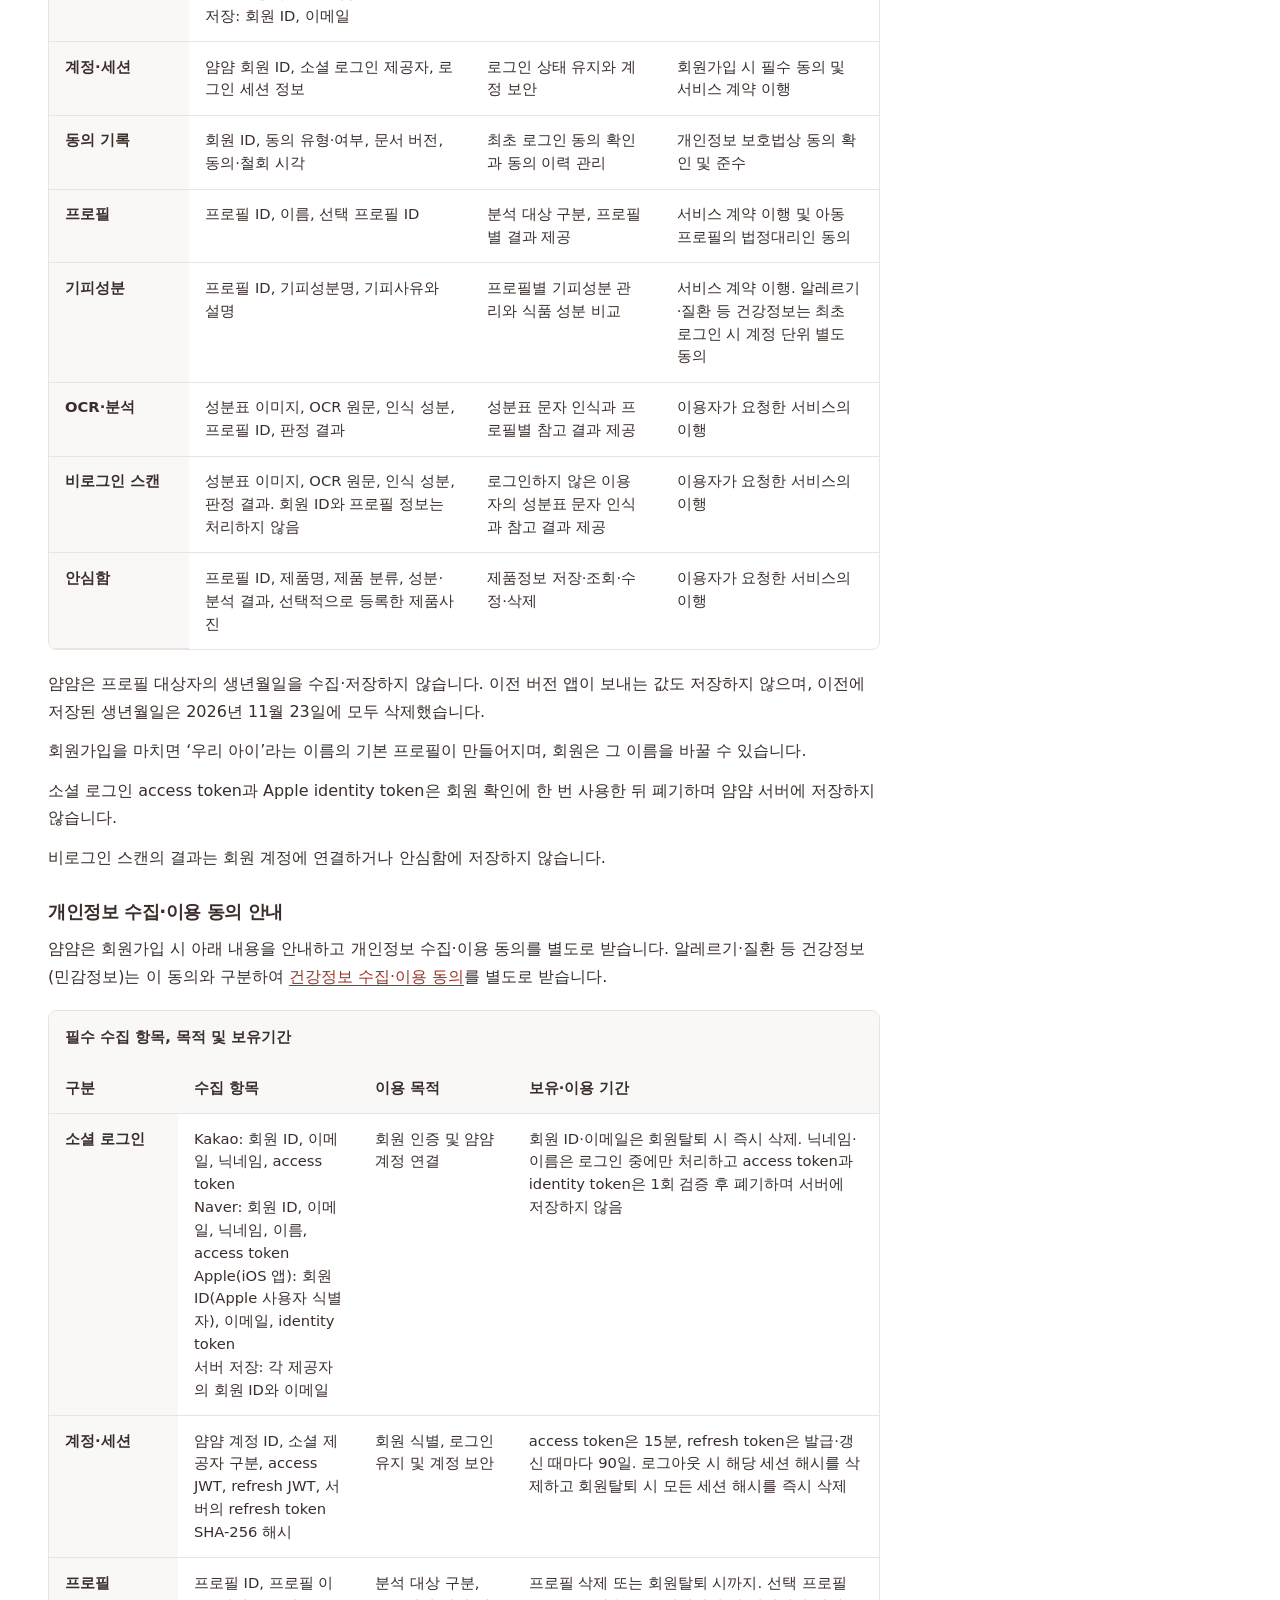
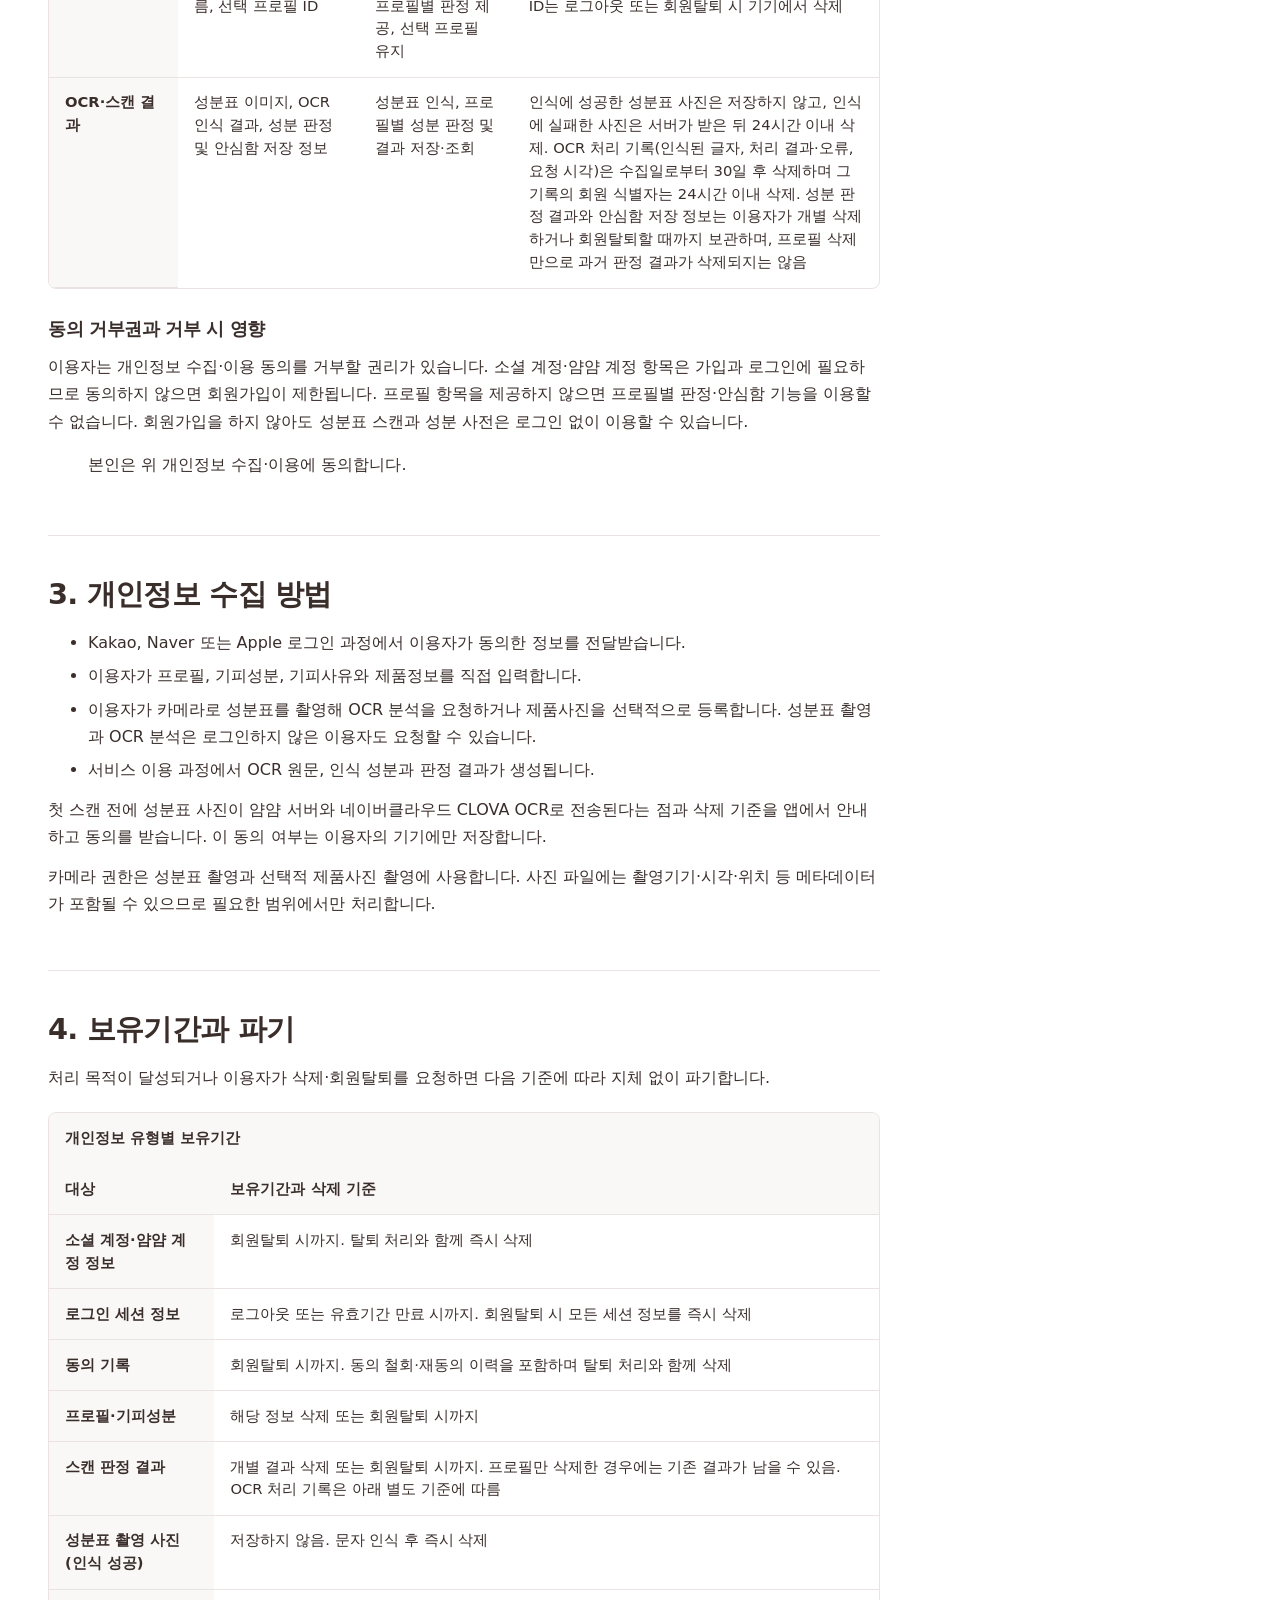
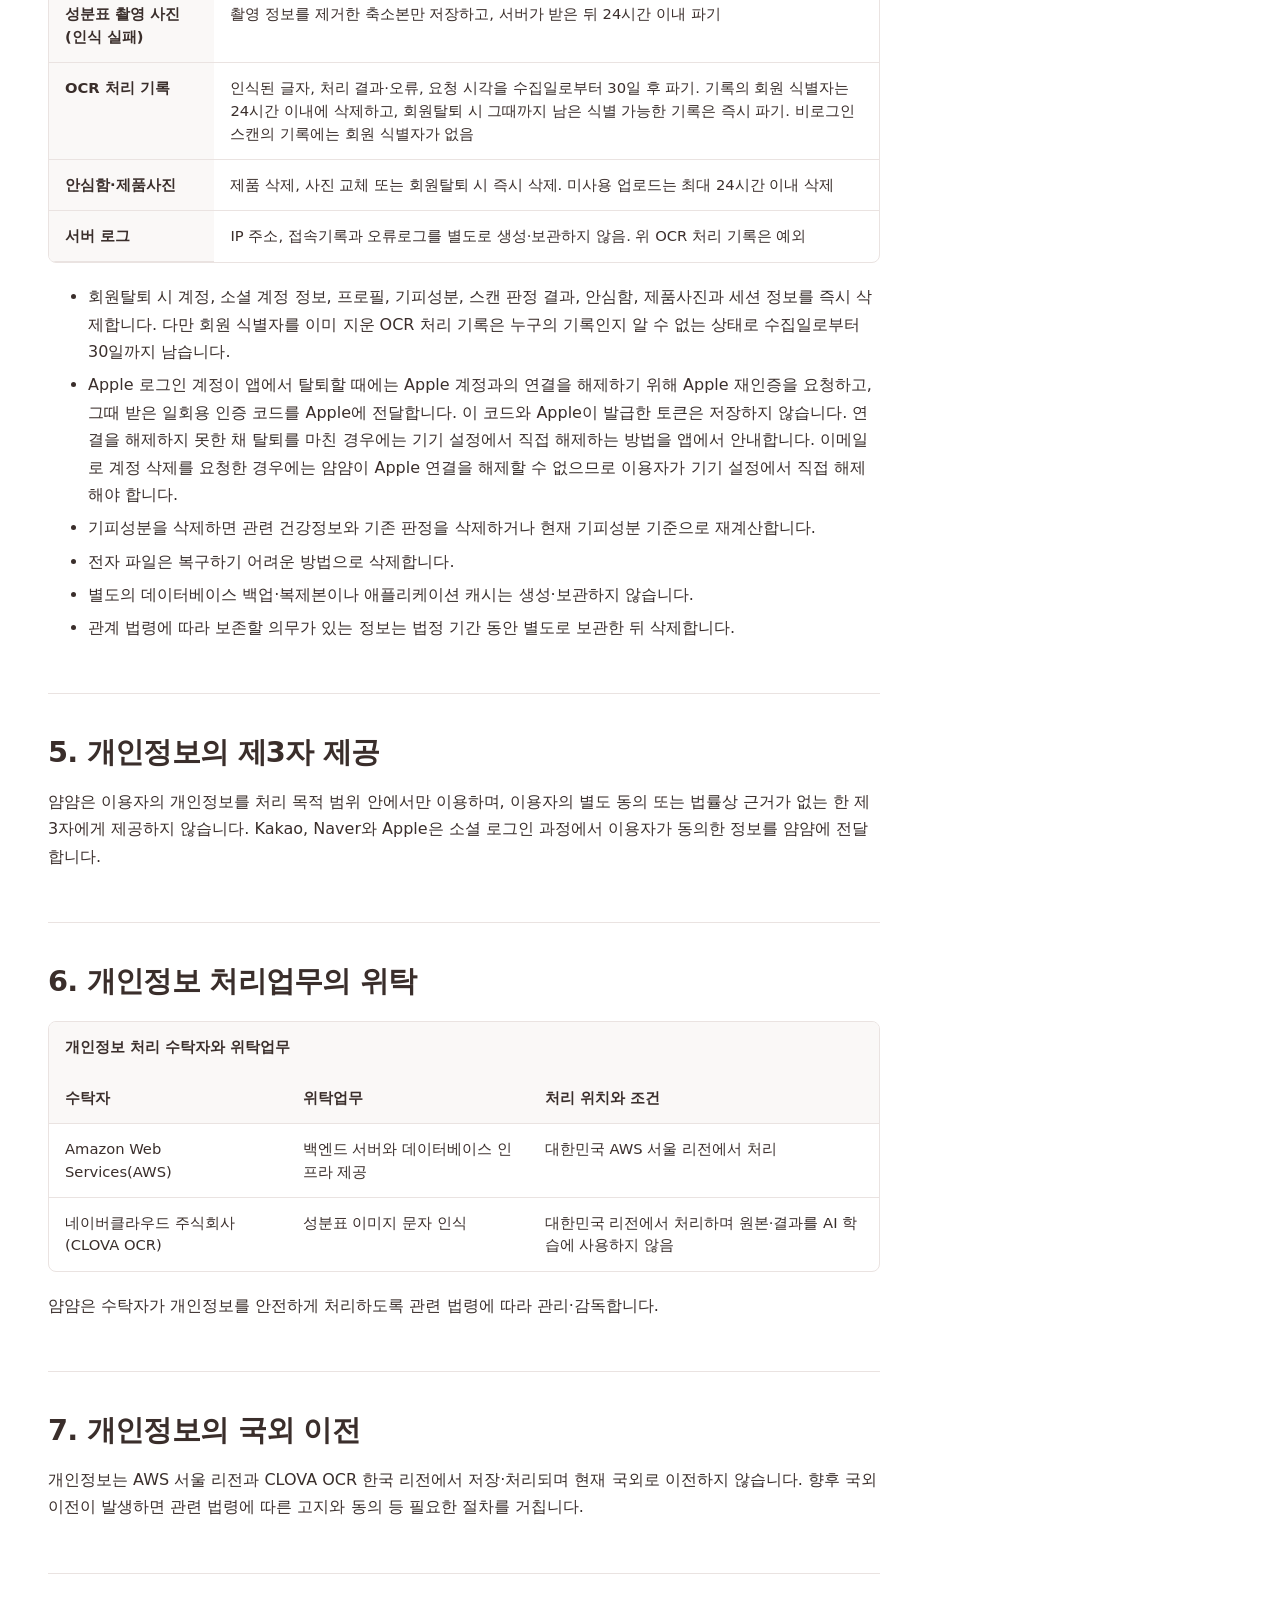
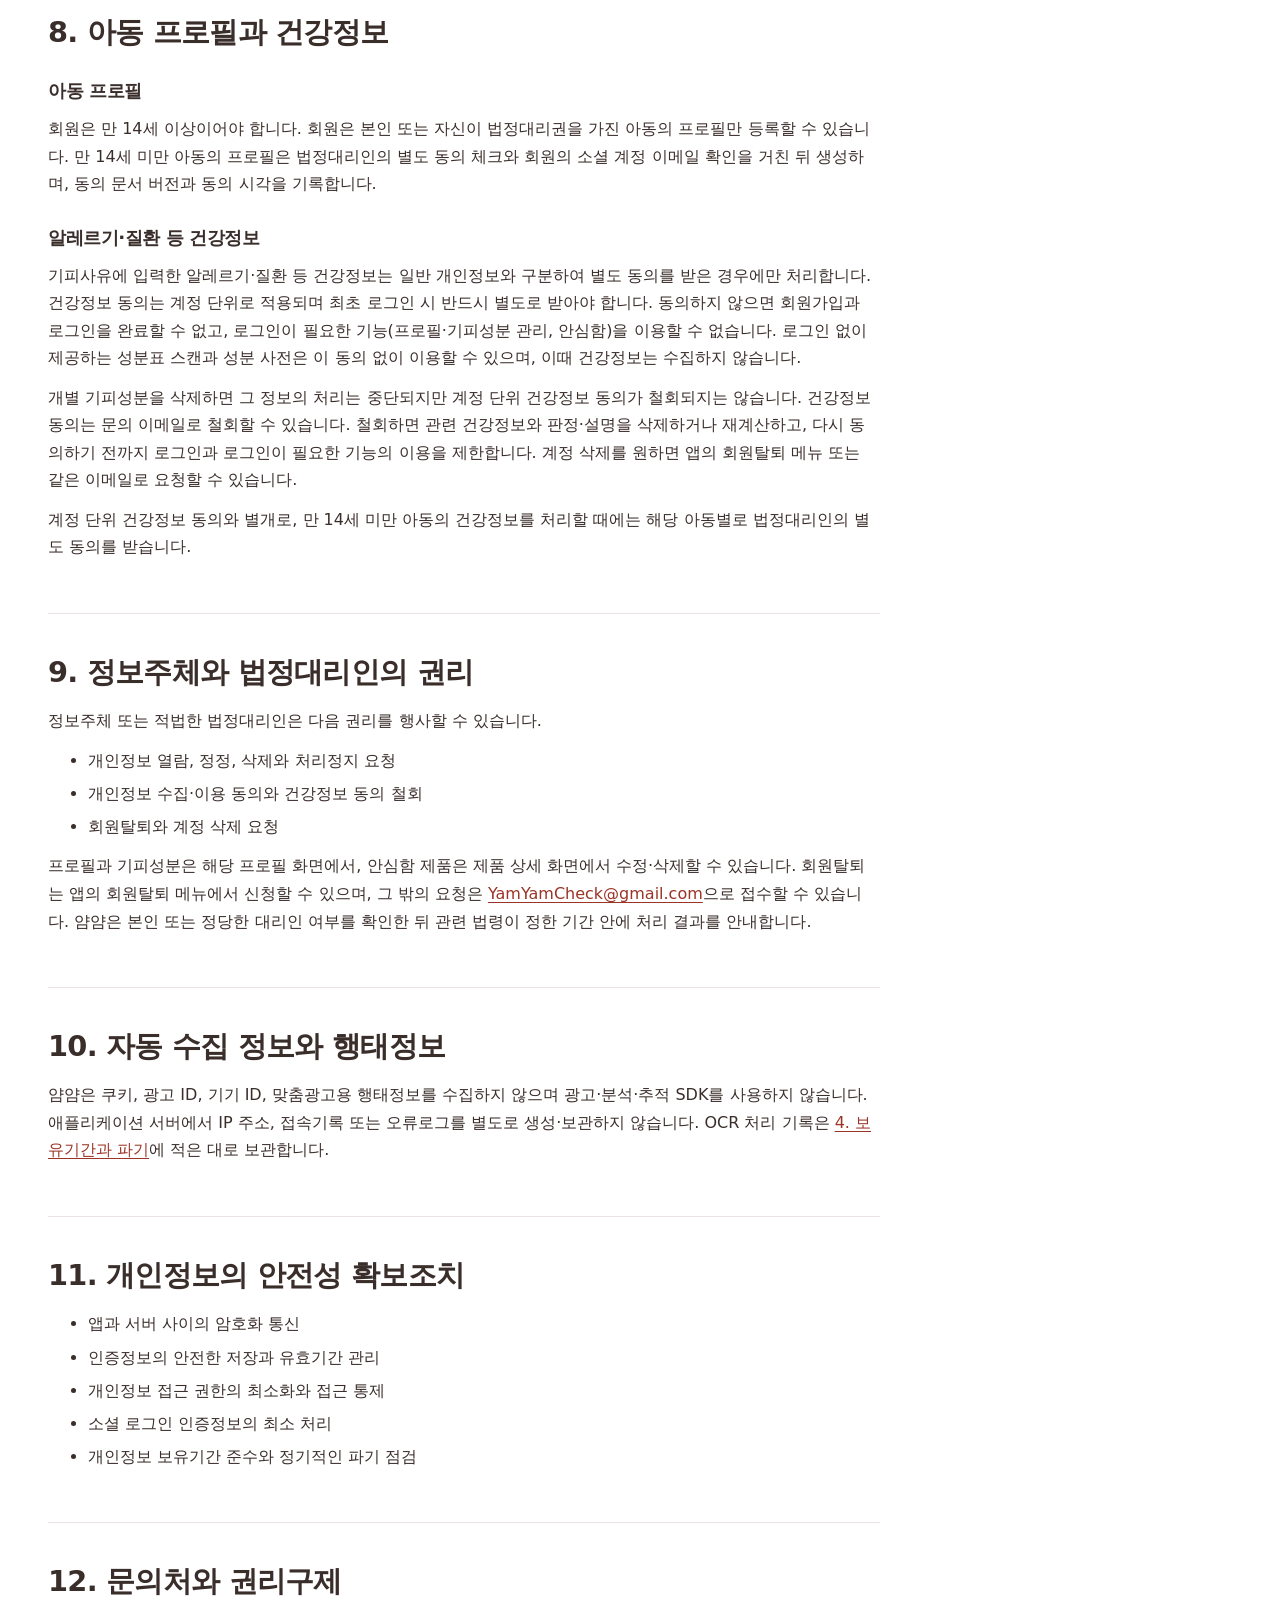
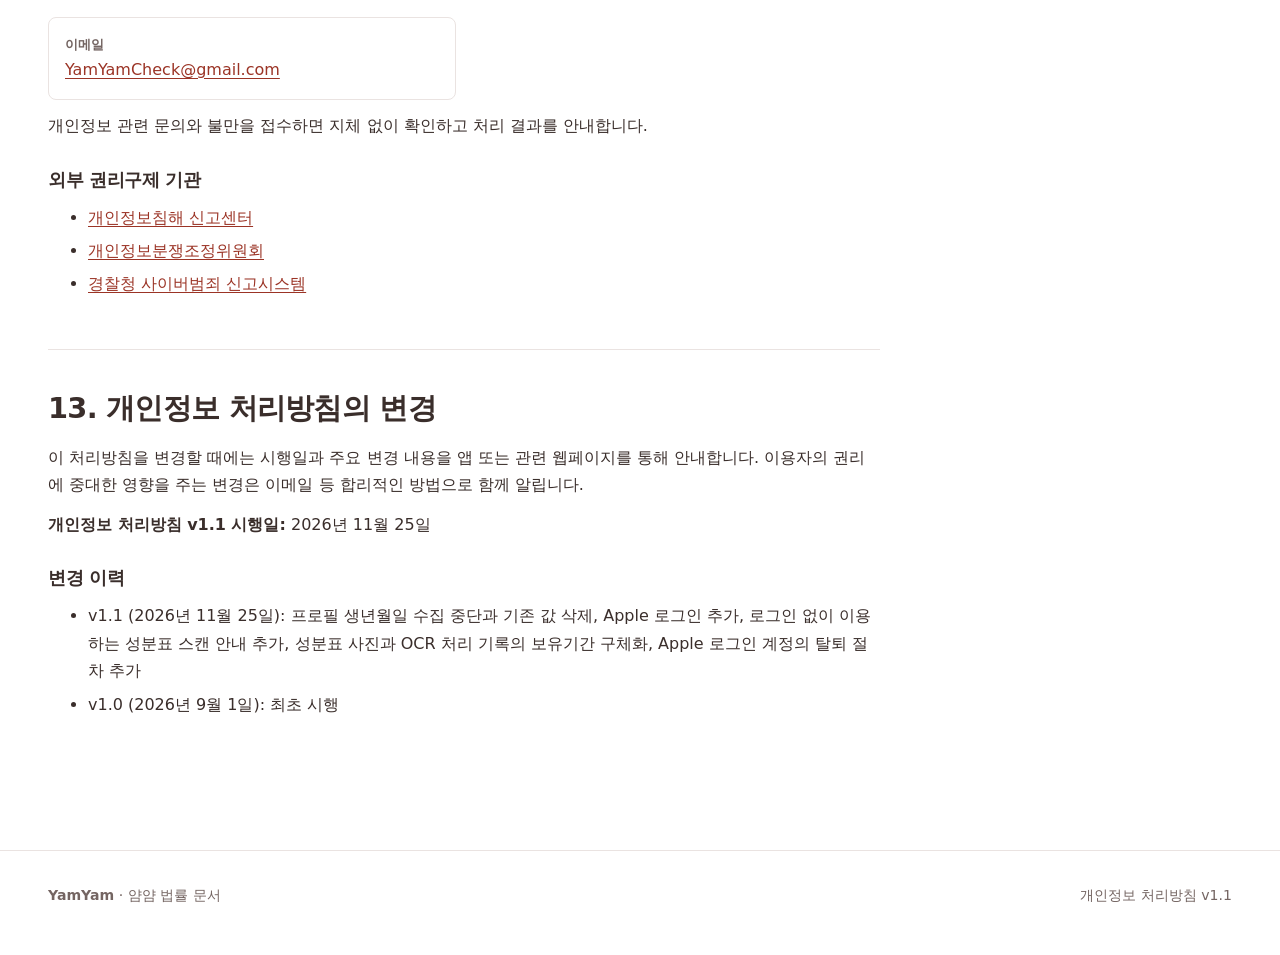
==== commit 5ba31434: "docs: publish legal documents v1.1 Bring the three pages in line with app 1.0.1 and the current serv" ====
--- a/privacy-policy.html
+++ b/privacy-policy.html
@@ -30,11 +30,11 @@
         <dl class="document-meta">
           <div>
             <dt>문서 버전</dt>
-            <dd><strong>v1.0</strong></dd>
+            <dd><strong>v1.1</strong></dd>
           </div>
           <div>
             <dt>시행일</dt>
-            <dd>2026년 9월 1일</dd>
+            <dd>2026년 11월 25일</dd>
           </div>
         </dl>
       </header>
@@ -101,6 +101,12 @@
                 <td>회원가입 시 필수 동의</td>
               </tr>
               <tr>
+                <th scope="row">Apple 로그인(iOS 앱)</th>
+                <td>전달: 회원 ID(Apple 사용자 식별자), 이메일, identity token. 이용자가 이메일 가리기를 선택하면 Apple이 만든 전달용 주소를 받음<br>저장: 회원 ID, 이메일</td>
+                <td>회원 식별과 계정 연결</td>
+                <td>회원가입 시 필수 동의</td>
+              </tr>
+              <tr>
                 <th scope="row">계정·세션</th>
                 <td>얌얌 회원 ID, 소셜 로그인 제공자, 로그인 세션 정보</td>
                 <td>로그인 상태 유지와 계정 보안</td>
@@ -114,8 +120,8 @@
               </tr>
               <tr>
                 <th scope="row">프로필</th>
-                <td>프로필 ID, 이름, 프로필 대상자의 생년월일, 선택 프로필 ID</td>
-                <td>분석 대상 구분, 프로필별 결과 제공, 연령대별 이용 현황 통계와 서비스 개선</td>
+                <td>프로필 ID, 이름, 선택 프로필 ID</td>
+                <td>분석 대상 구분, 프로필별 결과 제공</td>
                 <td>서비스 계약 이행 및 아동 프로필의 법정대리인 동의</td>
               </tr>
               <tr>
@@ -131,6 +137,12 @@
                 <td>이용자가 요청한 서비스의 이행</td>
               </tr>
               <tr>
+                <th scope="row">비로그인 스캔</th>
+                <td>성분표 이미지, OCR 원문, 인식 성분, 판정 결과. 회원 ID와 프로필 정보는 처리하지 않음</td>
+                <td>로그인하지 않은 이용자의 성분표 문자 인식과 참고 결과 제공</td>
+                <td>이용자가 요청한 서비스의 이행</td>
+              </tr>
+              <tr>
                 <th scope="row">안심함</th>
                 <td>프로필 ID, 제품명, 제품 분류, 성분·분석 결과, 선택적으로 등록한 제품사진</td>
                 <td>제품정보 저장·조회·수정·삭제</td>
@@ -140,10 +152,19 @@
           </table>
         </div>
         <p>
-          프로필 생년월일은 회원가입용 생년월일이 아니라 분석 대상 프로필의 정보입니다. 연령대별 통계는 개인을
-          식별할 수 없는 집계 형태로만 이용하며 광고나 제3자 제공에 사용하지 않습니다.
-        </p>
-        <p>소셜 로그인 access token은 회원 확인에 한 번 사용한 뒤 폐기하며 얌얌 서버에 저장하지 않습니다.</p>
+          얌얌은 프로필 대상자의 생년월일을 수집·저장하지 않습니다. 이전 버전 앱이 보내는 값도 저장하지 않으며,
+          이전에 저장된 생년월일은 2026년 11월 23일에 모두 삭제했습니다.
+        </p>
+        <p>
+          회원가입을 마치면 ‘우리 아이’라는 이름의 기본 프로필이 만들어지며, 회원은 그 이름을 바꿀 수 있습니다.
+        </p>
+        <p>
+          소셜 로그인 access token과 Apple identity token은 회원 확인에 한 번 사용한 뒤 폐기하며 얌얌 서버에
+          저장하지 않습니다.
+        </p>
+        <p>
+          비로그인 스캔의 결과는 회원 계정에 연결하거나 안심함에 저장하지 않습니다.
+        </p>
 
         <h3 id="personal-consent">개인정보 수집·이용 동의 안내</h3>
         <p>
@@ -165,9 +186,9 @@
             <tbody>
               <tr>
                 <th scope="row">소셜 로그인</th>
-                <td>Kakao: 회원 ID, 이메일, 닉네임, access token<br>Naver: 회원 ID, 이메일, 닉네임, 이름, access token<br>서버 저장: 각 제공자의 회원 ID와 이메일</td>
+                <td>Kakao: 회원 ID, 이메일, 닉네임, access token<br>Naver: 회원 ID, 이메일, 닉네임, 이름, access token<br>Apple(iOS 앱): 회원 ID(Apple 사용자 식별자), 이메일, identity token<br>서버 저장: 각 제공자의 회원 ID와 이메일</td>
                 <td>회원 인증 및 얌얌 계정 연결</td>
-                <td>회원 ID·이메일은 회원탈퇴 시 즉시 삭제. 닉네임·이름은 로그인 중에만 처리하고 access token은 1회 검증 후 폐기하며 서버에 저장하지 않음</td>
+                <td>회원 ID·이메일은 회원탈퇴 시 즉시 삭제. 닉네임·이름은 로그인 중에만 처리하고 access token과 identity token은 1회 검증 후 폐기하며 서버에 저장하지 않음</td>
               </tr>
               <tr>
                 <th scope="row">계정·세션</th>
@@ -177,15 +198,15 @@
               </tr>
               <tr>
                 <th scope="row">프로필</th>
-                <td>프로필 ID, 프로필 이름, 프로필 대상자의 생년월일, 선택 프로필 ID</td>
-                <td>분석 대상 구분, 프로필별 판정 제공, 선택 프로필 유지 및 프로필 대상자의 연령대별 이용 현황 통계 작성·서비스 개선</td>
+                <td>프로필 ID, 프로필 이름, 선택 프로필 ID</td>
+                <td>분석 대상 구분, 프로필별 판정 제공, 선택 프로필 유지</td>
                 <td>프로필 삭제 또는 회원탈퇴 시까지. 선택 프로필 ID는 로그아웃 또는 회원탈퇴 시 기기에서 삭제</td>
               </tr>
               <tr>
                 <th scope="row">OCR·스캔 결과</th>
                 <td>성분표 이미지, OCR 인식 결과, 성분 판정 및 안심함 저장 정보</td>
                 <td>성분표 인식, 프로필별 성분 판정 및 결과 저장·조회</td>
-                <td>OCR 원본 이미지는 인식 성공 직후 삭제하고, 실패 이미지는 최대 24시간 보관 후 삭제. 스캔 결과는 이용자가 개별 삭제하거나 회원탈퇴할 때까지 보관하며, 프로필 삭제만으로 과거 스캔 결과가 삭제되지는 않음</td>
+                <td>인식에 성공한 성분표 사진은 저장하지 않고, 인식에 실패한 사진은 서버가 받은 뒤 24시간 이내 삭제. OCR 처리 기록(인식된 글자, 처리 결과·오류, 요청 시각)은 수집일로부터 30일 후 삭제하며 그 기록의 회원 식별자는 24시간 이내 삭제. 성분 판정 결과와 안심함 저장 정보는 이용자가 개별 삭제하거나 회원탈퇴할 때까지 보관하며, 프로필 삭제만으로 과거 판정 결과가 삭제되지는 않음</td>
               </tr>
             </tbody>
           </table>
@@ -194,7 +215,7 @@
         <p>
           이용자는 개인정보 수집·이용 동의를 거부할 권리가 있습니다. 소셜 계정·얌얌 계정 항목은 가입과 로그인에
           필요하므로 동의하지 않으면 회원가입이 제한됩니다. 프로필 항목을 제공하지 않으면 프로필별 판정·안심함 기능을
-          이용할 수 없습니다.
+          이용할 수 없습니다. 회원가입을 하지 않아도 성분표 스캔과 성분 사전은 로그인 없이 이용할 수 있습니다.
         </p>
         <blockquote>본인은 위 개인정보 수집·이용에 동의합니다.</blockquote>
       </section>
@@ -202,11 +223,15 @@
       <section id="collection" class="legal-section">
         <h2>3. 개인정보 수집 방법</h2>
         <ul>
-          <li>Kakao 또는 Naver 로그인 과정에서 이용자가 동의한 정보를 전달받습니다.</li>
+          <li>Kakao, Naver 또는 Apple 로그인 과정에서 이용자가 동의한 정보를 전달받습니다.</li>
           <li>이용자가 프로필, 기피성분, 기피사유와 제품정보를 직접 입력합니다.</li>
-          <li>이용자가 카메라로 성분표를 촬영해 OCR 분석을 요청하거나 제품사진을 선택적으로 등록합니다.</li>
+          <li>이용자가 카메라로 성분표를 촬영해 OCR 분석을 요청하거나 제품사진을 선택적으로 등록합니다. 성분표 촬영과 OCR 분석은 로그인하지 않은 이용자도 요청할 수 있습니다.</li>
           <li>서비스 이용 과정에서 OCR 원문, 인식 성분과 판정 결과가 생성됩니다.</li>
         </ul>
+        <p>
+          첫 스캔 전에 성분표 사진이 얌얌 서버와 네이버클라우드 CLOVA OCR로 전송된다는 점과 삭제 기준을 앱에서
+          안내하고 동의를 받습니다. 이 동의 여부는 이용자의 기기에만 저장합니다.
+        </p>
         <p>
           카메라 권한은 성분표 촬영과 선택적 제품사진 촬영에 사용합니다. 사진 파일에는 촬영기기·시각·위치 등
           메타데이터가 포함될 수 있으므로 필요한 범위에서만 처리합니다.
@@ -243,12 +268,20 @@
                 <td>해당 정보 삭제 또는 회원탈퇴 시까지</td>
               </tr>
               <tr>
-                <th scope="row">스캔·OCR 결과</th>
-                <td>개별 결과 삭제 또는 회원탈퇴 시까지. 프로필만 삭제한 경우에는 기존 결과가 남을 수 있음</td>
-              </tr>
-              <tr>
-                <th scope="row">OCR 원본 이미지</th>
-                <td>성공한 요청은 처리 완료 즉시 삭제. 실패한 요청과 임시자료는 생성 후 최대 24시간 이내 삭제</td>
+                <th scope="row">스캔 판정 결과</th>
+                <td>개별 결과 삭제 또는 회원탈퇴 시까지. 프로필만 삭제한 경우에는 기존 결과가 남을 수 있음. OCR 처리 기록은 아래 별도 기준에 따름</td>
+              </tr>
+              <tr>
+                <th scope="row">성분표 촬영 사진(인식 성공)</th>
+                <td>저장하지 않음. 문자 인식 후 즉시 삭제</td>
+              </tr>
+              <tr>
+                <th scope="row">성분표 촬영 사진(인식 실패)</th>
+                <td>촬영 정보를 제거한 축소본만 저장하고, 서버가 받은 뒤 24시간 이내 파기</td>
+              </tr>
+              <tr>
+                <th scope="row">OCR 처리 기록</th>
+                <td>인식된 글자, 처리 결과·오류, 요청 시각을 수집일로부터 30일 후 파기. 기록의 회원 식별자는 24시간 이내에 삭제하고, 회원탈퇴 시 그때까지 남은 식별 가능한 기록은 즉시 파기. 비로그인 스캔의 기록에는 회원 식별자가 없음</td>
               </tr>
               <tr>
                 <th scope="row">안심함·제품사진</th>
@@ -256,13 +289,14 @@
               </tr>
               <tr>
                 <th scope="row">서버 로그</th>
-                <td>IP 주소, 접속기록과 오류로그를 별도로 생성·보관하지 않음</td>
+                <td>IP 주소, 접속기록과 오류로그를 별도로 생성·보관하지 않음. 위 OCR 처리 기록은 예외</td>
               </tr>
             </tbody>
           </table>
         </div>
         <ul>
-          <li>회원탈퇴 시 계정, 소셜 계정 정보, 프로필, 기피성분, 스캔·OCR 결과, 안심함, 제품사진과 세션 정보를 즉시 삭제합니다.</li>
+          <li>회원탈퇴 시 계정, 소셜 계정 정보, 프로필, 기피성분, 스캔 판정 결과, 안심함, 제품사진과 세션 정보를 즉시 삭제합니다. 다만 회원 식별자를 이미 지운 OCR 처리 기록은 누구의 기록인지 알 수 없는 상태로 수집일로부터 30일까지 남습니다.</li>
+          <li>Apple 로그인 계정이 앱에서 탈퇴할 때에는 Apple 계정과의 연결을 해제하기 위해 Apple 재인증을 요청하고, 그때 받은 일회용 인증 코드를 Apple에 전달합니다. 이 코드와 Apple이 발급한 토큰은 저장하지 않습니다. 연결을 해제하지 못한 채 탈퇴를 마친 경우에는 기기 설정에서 직접 해제하는 방법을 앱에서 안내합니다. 이메일로 계정 삭제를 요청한 경우에는 얌얌이 Apple 연결을 해제할 수 없으므로 이용자가 기기 설정에서 직접 해제해야 합니다.</li>
           <li>기피성분을 삭제하면 관련 건강정보와 기존 판정을 삭제하거나 현재 기피성분 기준으로 재계산합니다.</li>
           <li>전자 파일은 복구하기 어려운 방법으로 삭제합니다.</li>
           <li>별도의 데이터베이스 백업·복제본이나 애플리케이션 캐시는 생성·보관하지 않습니다.</li>
@@ -274,7 +308,7 @@
         <h2>5. 개인정보의 제3자 제공</h2>
         <p>
           얌얌은 이용자의 개인정보를 처리 목적 범위 안에서만 이용하며, 이용자의 별도 동의 또는 법률상 근거가 없는 한
-          제3자에게 제공하지 않습니다. Kakao와 Naver는 소셜 로그인 과정에서 이용자가 동의한 정보를 얌얌에 전달합니다.
+          제3자에게 제공하지 않습니다. Kakao, Naver와 Apple은 소셜 로그인 과정에서 이용자가 동의한 정보를 얌얌에 전달합니다.
         </p>
       </section>
 
@@ -326,13 +360,14 @@
         <h3>알레르기·질환 등 건강정보</h3>
         <p>
           기피사유에 입력한 알레르기·질환 등 건강정보는 일반 개인정보와 구분하여 별도 동의를 받은 경우에만 처리합니다.
-          건강정보 동의는 계정 단위로 적용되며 최초 로그인 시 반드시 별도로 받아야 합니다. 동의하지 않으면 로그인을
-          완료하거나 서비스를 이용할 수 없습니다.
+          건강정보 동의는 계정 단위로 적용되며 최초 로그인 시 반드시 별도로 받아야 합니다. 동의하지 않으면 회원가입과
+          로그인을 완료할 수 없고, 로그인이 필요한 기능(프로필·기피성분 관리, 안심함)을 이용할 수 없습니다. 로그인 없이
+          제공하는 성분표 스캔과 성분 사전은 이 동의 없이 이용할 수 있으며, 이때 건강정보는 수집하지 않습니다.
         </p>
         <p>
           개별 기피성분을 삭제하면 그 정보의 처리는 중단되지만 계정 단위 건강정보 동의가 철회되지는 않습니다. 건강정보
           동의는 문의 이메일로 철회할 수 있습니다. 철회하면 관련 건강정보와 판정·설명을 삭제하거나
-          재계산하고, 다시 동의하기 전까지 로그인과 서비스 이용을 제한합니다. 계정 삭제를 원하면 앱의 회원탈퇴 메뉴
+          재계산하고, 다시 동의하기 전까지 로그인과 로그인이 필요한 기능의 이용을 제한합니다. 계정 삭제를 원하면 앱의 회원탈퇴 메뉴
           또는 같은 이메일로 요청할 수 있습니다.
         </p>
         <p>
@@ -361,7 +396,8 @@
         <h2>10. 자동 수집 정보와 행태정보</h2>
         <p>
           얌얌은 쿠키, 광고 ID, 기기 ID, 맞춤광고용 행태정보를 수집하지 않으며 광고·분석·추적 SDK를 사용하지 않습니다.
-          애플리케이션 서버에서 IP 주소, 접속기록 또는 오류로그를 별도로 생성·보관하지 않습니다.
+          애플리케이션 서버에서 IP 주소, 접속기록 또는 오류로그를 별도로 생성·보관하지 않습니다. OCR 처리 기록은
+          <a href="#retention">4. 보유기간과 파기</a>에 적은 대로 보관합니다.
         </p>
       </section>
 
@@ -399,14 +435,19 @@
           이 처리방침을 변경할 때에는 시행일과 주요 변경 내용을 앱 또는 관련 웹페이지를 통해 안내합니다.
           이용자의 권리에 중대한 영향을 주는 변경은 이메일 등 합리적인 방법으로 함께 알립니다.
         </p>
-        <p><strong>개인정보 처리방침 v1.0 시행일:</strong> 2026년 9월 1일</p>
+        <p><strong>개인정보 처리방침 v1.1 시행일:</strong> 2026년 11월 25일</p>
+        <h3>변경 이력</h3>
+        <ul>
+          <li>v1.1 (2026년 11월 25일): 프로필 생년월일 수집 중단과 기존 값 삭제, Apple 로그인 추가, 로그인 없이 이용하는 성분표 스캔 안내 추가, 성분표 사진과 OCR 처리 기록의 보유기간 구체화, Apple 로그인 계정의 탈퇴 절차 추가</li>
+          <li>v1.0 (2026년 9월 1일): 최초 시행</li>
+        </ul>
       </section>
     </main>
 
     <footer class="site-footer">
       <div class="container footer-inner">
         <p><strong>YamYam</strong> · 얌얌 법률 문서</p>
-        <p class="footer-note">개인정보 처리방침 v1.0</p>
+        <p class="footer-note">개인정보 처리방침 v1.1</p>
       </div>
     </footer>
   </body>
